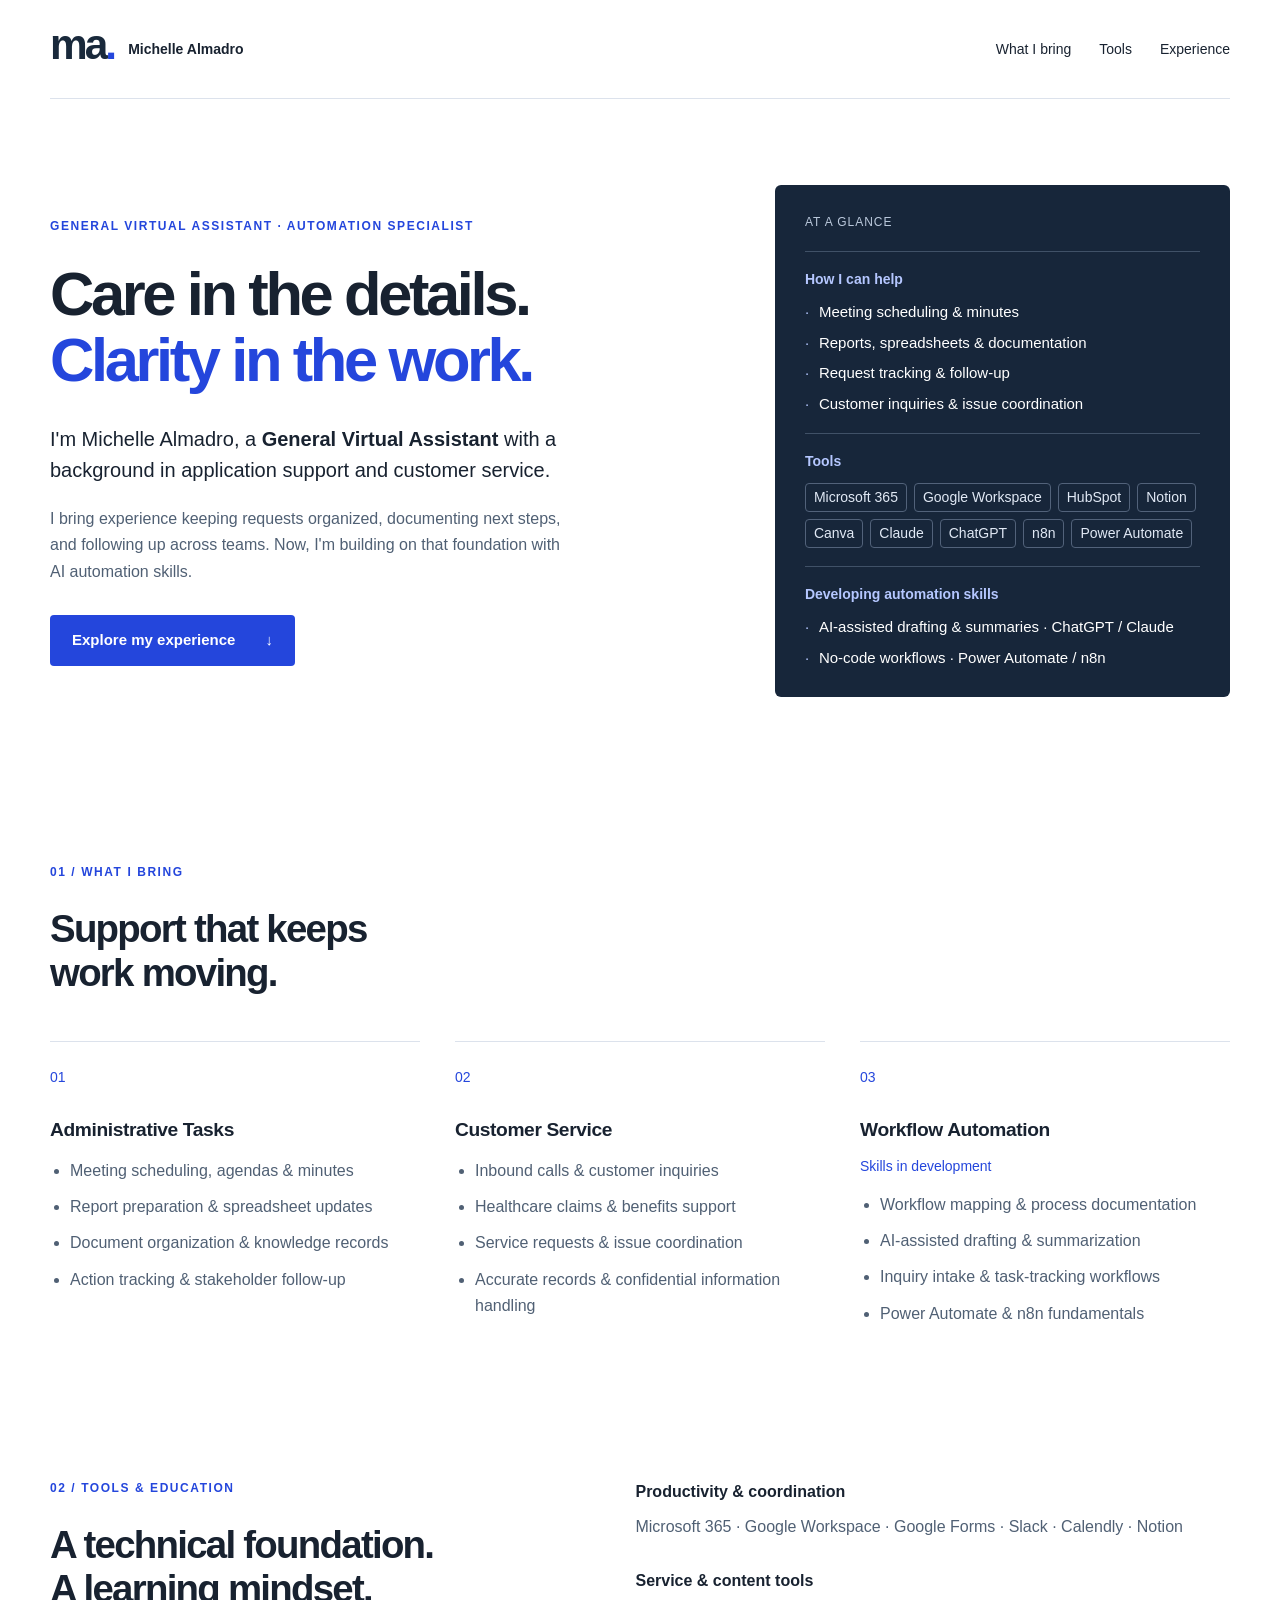
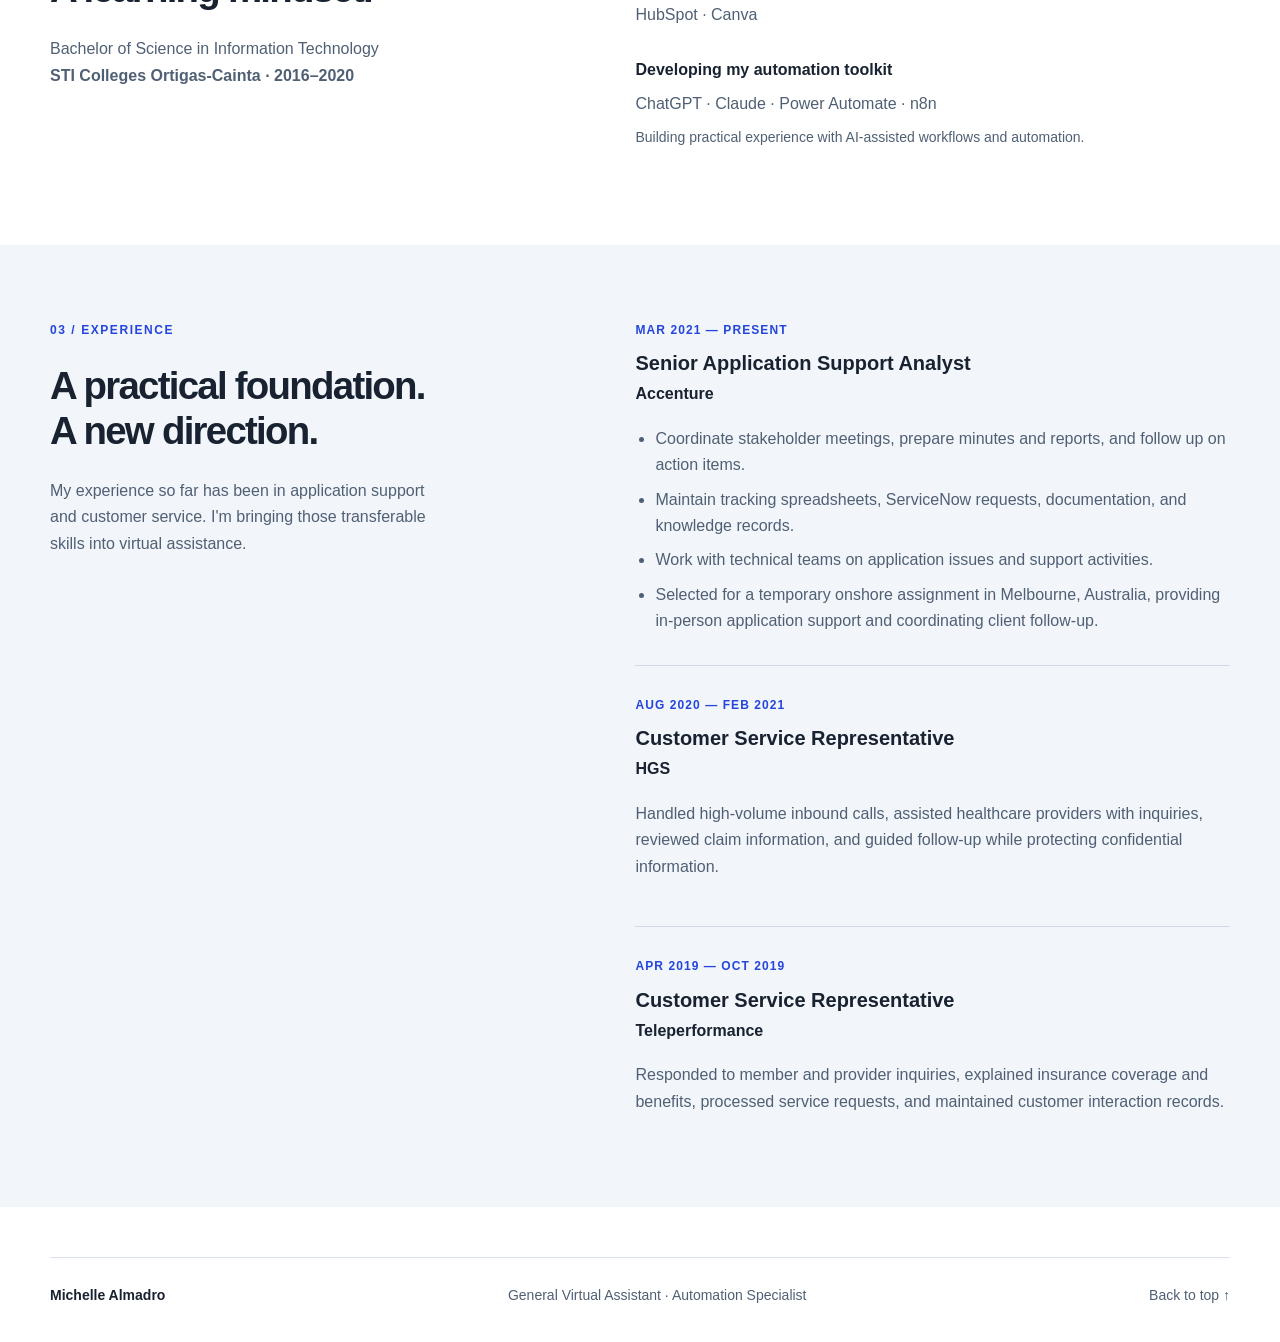
==== index.html @ 599267f0 "Upload html and css files for VA protfolio" ====
<!doctype html>
<html lang="en">
<head>
<meta charset="utf-8"><meta name="viewport" content="width=device-width,initial-scale=1">
<title>Michelle Almadro | General Virtual Assistant & Automation Specialist</title>
<meta name="description" content="Meet Michelle Almadro: a General Virtual Assistant with experience in application support, client communication, and administrative coordination, developing skills in AI automation.">
<link rel="icon" type="image/svg+xml" href="data:image/svg+xml,%3Csvg xmlns='http://www.w3.org/2000/svg' viewBox='0 0 64 64'%3E%3Crect width='64' height='64' rx='14' fill='%231d42db'/%3E%3Ctext x='32' y='43' font-family='Arial' font-size='33' font-weight='700' text-anchor='middle' fill='white'%3EM%3C/text%3E%3C/svg%3E">
<link rel="stylesheet" href="styles.css">
</head>
<body>
<a class="skip" href="#main">Skip to content</a>
<header class="header wrap"><a class="brand" href="#" aria-label="Michelle Almadro, home"><span class="brand-mark" aria-hidden="true">ma<span>.</span></span><span class="brand-name">Michelle Almadro</span></a><nav aria-label="Main navigation"><a href="#strengths">What I bring</a><a href="#tools">Tools</a><a href="#experience">Experience</a></nav></header>
<main id="main">
<section class="hero wrap" aria-labelledby="intro">
<div class="hero-copy"><p class="eyebrow">GENERAL VIRTUAL ASSISTANT · AUTOMATION SPECIALIST</p><h1 id="intro">Care in the details.<br><span>Clarity in the work.</span></h1><p class="intro">I'm Michelle Almadro, a <strong>General Virtual Assistant</strong> with a background in application support and customer service.</p><p class="hero-note">I bring experience keeping requests organized, documenting next steps, and following up across teams. Now, I'm building on that foundation with AI automation skills.</p><a class="button" href="#experience">Explore my experience <span aria-hidden="true">↓</span></a></div>
<aside class="profile snapshot" aria-labelledby="snapshot-title">
<div class="profile-top"><span>AT A GLANCE</span></div>
<div class="snapshot-group"><h3>How I can help</h3><ul class="snapshot-tasks"><li>Meeting scheduling & minutes</li><li>Reports, spreadsheets & documentation</li><li>Request tracking & follow-up</li><li>Customer inquiries & issue coordination</li></ul></div>
<div class="snapshot-group"><h3>Tools</h3><ul class="tool-tags" aria-label="Tools"><li>Microsoft 365</li><li>Google Workspace</li><li>HubSpot</li><li>Notion</li><li>Canva</li><li>Claude</li><li>ChatGPT</li><li>n8n</li><li>Power Automate</li></ul></div>
<div class="snapshot-group"><h3>Developing automation skills</h3><ul class="snapshot-tasks"><li>AI-assisted drafting & summaries · ChatGPT / Claude</li><li>No-code workflows · Power Automate / n8n</li></ul></div>
</aside>
</section>
<section id="strengths" class="section wrap"><div class="section-heading"><p class="eyebrow">01 / WHAT I BRING</p><h2>Support that keeps<br>work moving.</h2></div><div class="skills-grid"><article class="skill"><span class="number">01</span><h3>Administrative Tasks</h3><ul><li>Meeting scheduling, agendas & minutes</li><li>Report preparation & spreadsheet updates</li><li>Document organization & knowledge records</li><li>Action tracking & stakeholder follow-up</li></ul></article><article class="skill"><span class="number">02</span><h3>Customer Service</h3><ul><li>Inbound calls & customer inquiries</li><li>Healthcare claims & benefits support</li><li>Service requests & issue coordination</li><li>Accurate records & confidential information handling</li></ul></article><article class="skill"><span class="number">03</span><h3>Workflow Automation</h3><div class="skill-status">Skills in development</div><ul><li>Workflow mapping & process documentation</li><li>AI-assisted drafting & summarization</li><li>Inquiry intake & task-tracking workflows</li><li>Power Automate & n8n fundamentals</li></ul></article></div></section>
<section id="tools" class="section wrap tools-section"><div><p class="eyebrow">02 / TOOLS & EDUCATION</p><h2>A technical foundation.<br>A learning mindset.</h2><p class="section-note">Bachelor of Science in Information Technology<br><strong>STI Colleges Ortigas-Cainta · 2016–2020</strong></p></div><div class="tool-groups"><div><h3>Productivity & coordination</h3><p>Microsoft 365 · Google Workspace · Google Forms · Slack · Calendly · Notion</p></div><div><h3>Service & content tools</h3><p>HubSpot · Canva</p></div><div><h3>Developing my automation toolkit</h3><p>ChatGPT · Claude · Power Automate · n8n</p><p class="tool-note">Building practical experience with AI-assisted workflows and automation.</p></div></div></section>
<section id="experience" class="experience section"><div class="wrap experience-layout"><div class="section-heading"><p class="eyebrow">03 / EXPERIENCE</p><h2>A practical foundation.<br>A new direction.</h2><p class="section-note">My experience so far has been in application support and customer service. I'm bringing those transferable skills into virtual assistance.</p></div><div class="timeline"><article class="job"><p class="job-date">MAR 2021 — PRESENT</p><h3>Senior Application Support Analyst</h3><p class="company">Accenture</p><ul><li>Coordinate stakeholder meetings, prepare minutes and reports, and follow up on action items.</li><li>Maintain tracking spreadsheets, ServiceNow requests, documentation, and knowledge records.</li><li>Work with technical teams on application issues and support activities.</li><li>Selected for a temporary onshore assignment in Melbourne, Australia, providing in-person application support and coordinating client follow-up.</li></ul></article><article class="job"><p class="job-date">AUG 2020 — FEB 2021</p><h3>Customer Service Representative</h3><p class="company">HGS</p><p>Handled high-volume inbound calls, assisted healthcare providers with inquiries, reviewed claim information, and guided follow-up while protecting confidential information.</p></article><article class="job"><p class="job-date">APR 2019 — OCT 2019</p><h3>Customer Service Representative</h3><p class="company">Teleperformance</p><p>Responded to member and provider inquiries, explained insurance coverage and benefits, processed service requests, and maintained customer interaction records.</p></article></div></div></section>
</main><footer class="wrap footer"><span class="footer-name">Michelle Almadro</span><span>General Virtual Assistant · Automation Specialist</span><a href="#">Back to top ↑</a></footer>
</body></html>
---- styles.css ----
@charset "UTF-8";
:root{color-scheme:light;--ink:#182230;--muted:#506074;--blue:#2446dc;--line:#dce2ec;--paper:#fff;--pale:#f2f5fa}*{box-sizing:border-box}html{scroll-behavior:smooth;scroll-padding-top:2rem}body{margin:0;background:var(--paper);color:var(--ink);font-family:Arial,Helvetica,sans-serif;font-size:1rem;line-height:1.65}a{color:inherit}a:focus-visible{outline:3px solid #ec9400;outline-offset:6px}.wrap{width:min(1180px,calc(100% - 80px));margin-inline:auto}.header{display:flex;align-items:center;justify-content:space-between;padding-block:28px;border-bottom:1px solid var(--line);gap:24px}.brand{text-decoration:none;font-size:1.6rem;letter-spacing:-.08em;font-weight:800;display:flex;align-items:center;gap:18px}.brand span{font-size:.875rem;font-weight:600;letter-spacing:0}.header nav{display:flex;gap:28px;font-size:.875rem}.header nav a{text-decoration:none}.header nav a:hover,.footer a:hover{color:var(--blue)}.hero{display:grid;grid-template-columns:1.45fr 1fr;gap:65px;padding-block:86px 90px;align-items:center}.eyebrow{font-size:.75rem;font-weight:700;letter-spacing:.13em;color:var(--blue);margin:0 0 24px}h1,h2,h3,p{margin-top:0}h1{font-size:clamp(2.8rem,4.8vw,4.45rem);letter-spacing:-.055em;line-height:1.08;margin-bottom:30px;font-weight:700}h1 span{color:var(--blue)}.intro{font-size:1.25rem;line-height:1.55;max-width:550px}.intro strong{font-weight:600}.hero-note{color:var(--muted);max-width:520px;margin-bottom:30px}.button{display:inline-flex;align-items:center;gap:30px;background:var(--blue);color:white;padding:13px 22px;text-decoration:none;font-weight:600;font-size:.9375rem;border-radius:4px}.button:hover{background:#1835bb}.profile{background:#17263a;color:white;padding:28px 30px;border-radius:6px;position:relative}.profile-top{display:flex;justify-content:space-between;font-size:.75rem;letter-spacing:.08em;color:#bbc9dc;gap:12px}.monogram{font-size:7rem;line-height:1.15;font-weight:700;letter-spacing:-.07em;color:#b5c7ff;margin-top:30px}.monogram span{color:#8aabff}.profile-name{font-size:2.2rem;line-height:1.08;letter-spacing:-.035em;margin-block:14px 30px}.profile-row{border-top:1px solid #405167;display:flex;justify-content:space-between;gap:20px;padding-block:15px;font-size:.875rem}.profile-row>span{color:#bbc9dc}.profile-row strong{font-weight:400;text-align:right}.profile-caption{font-size:.875rem;color:#bbc9dc;margin:15px 0 0}.section{padding-block:76px}.section-heading h2,h2{font-size:clamp(2rem,3vw,2.7rem);letter-spacing:-.045em;line-height:1.15;margin-bottom:25px}.skills-grid{display:grid;grid-template-columns:repeat(3,1fr);gap:35px;margin-top:45px}.skill{border-top:1px solid var(--line);padding-top:24px}.number{font-size:.875rem;color:var(--blue);display:block;margin-bottom:28px}.skill h3{font-size:1.2rem;line-height:1.4;margin-bottom:14px;letter-spacing:-.02em}.skill p,.job p,.job li{color:var(--muted)}.experience{background:var(--pale);margin-top:12px}.experience-layout{display:grid;grid-template-columns:1fr 1.2fr;gap:90px}.section-note{color:var(--muted);max-width:380px}.job{padding:0 0 30px;margin-bottom:30px;border-bottom:1px solid #d1d9e6}.job:last-child{border:0;padding:0;margin:0}.job .job-date{font-size:.75rem;color:var(--blue);font-weight:700;letter-spacing:.09em;margin-bottom:10px}.job h3{font-size:1.25rem;margin:0 0 4px;line-height:1.35}.job .company{color:var(--ink);font-weight:600;margin-bottom:18px}.job ul{padding-left:20px;margin-bottom:0}.job li+li{margin-top:8px}.tools-section{display:grid;grid-template-columns:1fr 1.2fr;gap:90px}.tool-groups>div+div{margin-top:28px}.tool-groups h3{font-size:1rem;margin-bottom:8px}.tool-groups p{color:var(--muted);margin-bottom:8px}.tool-groups .tool-note{font-size:.875rem}.learning{background:#eaf0ff;border-left:4px solid var(--blue);padding:45px;display:grid;grid-template-columns:1fr 1.2fr;gap:70px;margin-block:12px 70px;border-radius:4px}.learning p{color:#394b67}.learning .eyebrow{color:var(--blue)}.learning-label{border-top:1px solid #bcc9e6;padding-top:18px;font-size:.875rem;color:#233c85;font-weight:600}.footer{border-top:1px solid var(--line);padding-block:26px 35px;display:flex;gap:24px;justify-content:space-between;align-items:center;font-size:.875rem;color:var(--muted)}.footer-name{font-weight:700;color:var(--ink)}.footer a{white-space:nowrap;text-decoration:none}.skip{position:absolute;left:16px;top:-100px;background:white;padding:10px;z-index:10}.skip:focus{top:12px}@media(max-width:900px){.wrap{width:calc(100% - 48px)}.hero{gap:32px;padding-block:60px}.profile{padding:25px}.experience-layout,.tools-section{gap:42px}.learning{gap:35px;padding:32px}.footer{flex-wrap:wrap}.skills-grid{gap:24px}}@media(max-width:650px){.wrap{width:calc(100% - 36px)}.header{align-items:flex-start;flex-direction:column;gap:15px;padding-block:20px}.header nav{gap:23px;flex-wrap:wrap}.hero{grid-template-columns:1fr;padding-block:45px;gap:35px}h1{font-size:2.9rem}.hero .eyebrow{font-size:.75rem;letter-spacing:.08em}.profile{max-width:none}.monogram{margin-top:15px;font-size:5rem}.profile-name{font-size:1.8rem}.skills-grid,.experience-layout,.tools-section,.learning{grid-template-columns:1fr}.section{padding-block:48px}.skills-grid{margin-top:25px;gap:20px}.number{margin-bottom:12px}.experience-layout,.tools-section{gap:24px}.learning{padding:28px 22px;gap:10px;margin-bottom:45px}.footer{gap:10px;flex-direction:column;align-items:flex-start}.intro{font-size:1.125rem}}@media(prefers-reduced-motion:reduce){html{scroll-behavior:auto}}

/* Compact wordmark matches the supplied navy and periwinkle reference. */
.brand{gap:14px;letter-spacing:0}.brand .brand-mark{display:inline-flex;align-items:baseline;transform:translateY(-.1em);background:transparent;color:#19293b;font-family:Arial,Helvetica,sans-serif;font-size:2.65rem;font-weight:700;line-height:1;letter-spacing:-.07em;padding:0;border-radius:0}.brand .brand-mark span{font-size:inherit;font-weight:inherit;line-height:inherit;letter-spacing:inherit;color:#2446dc}.brand .brand-name{font-size:.875rem;font-weight:600;letter-spacing:0}.experience{margin-bottom:50px}

.snapshot{padding:28px 30px}.snapshot h2{font-size:1.8rem;line-height:1.15;letter-spacing:-.03em;margin:18px 0 24px;color:#fff}.snapshot-group{border-top:1px solid #405167;padding-top:16px;margin-top:18px}.snapshot-group h3{font-size:.875rem;font-weight:600;color:#b5c7ff;margin:0 0 10px}.snapshot-group ul{margin:0;padding:0;list-style:none}.snapshot-group li{font-size:.9375rem;line-height:1.5}.snapshot-group li+li{margin-top:8px}.snapshot-group li strong{font-weight:600;display:block}.snapshot-group li span{display:block;color:#cfdaea;font-size:.875rem}.snapshot-tasks li{padding-left:14px;position:relative}.snapshot-tasks li:before{content:'·';position:absolute;left:0;color:#b5c7ff}.snapshot-group .tool-tags{display:flex;flex-wrap:wrap;gap:7px}.snapshot-group .tool-tags li{margin:0;border:1px solid #52627a;border-radius:4px;padding:3px 8px;color:#e1e9f5;font-size:.875rem}.skill ul{padding-left:20px;color:var(--muted);margin:0}.skill li+li{margin-top:10px}.skill-status{font-size:.875rem;color:var(--blue);margin:-3px 0 14px}@media(max-width:650px){.snapshot{padding:25px}.snapshot h2{font-size:1.7rem}}
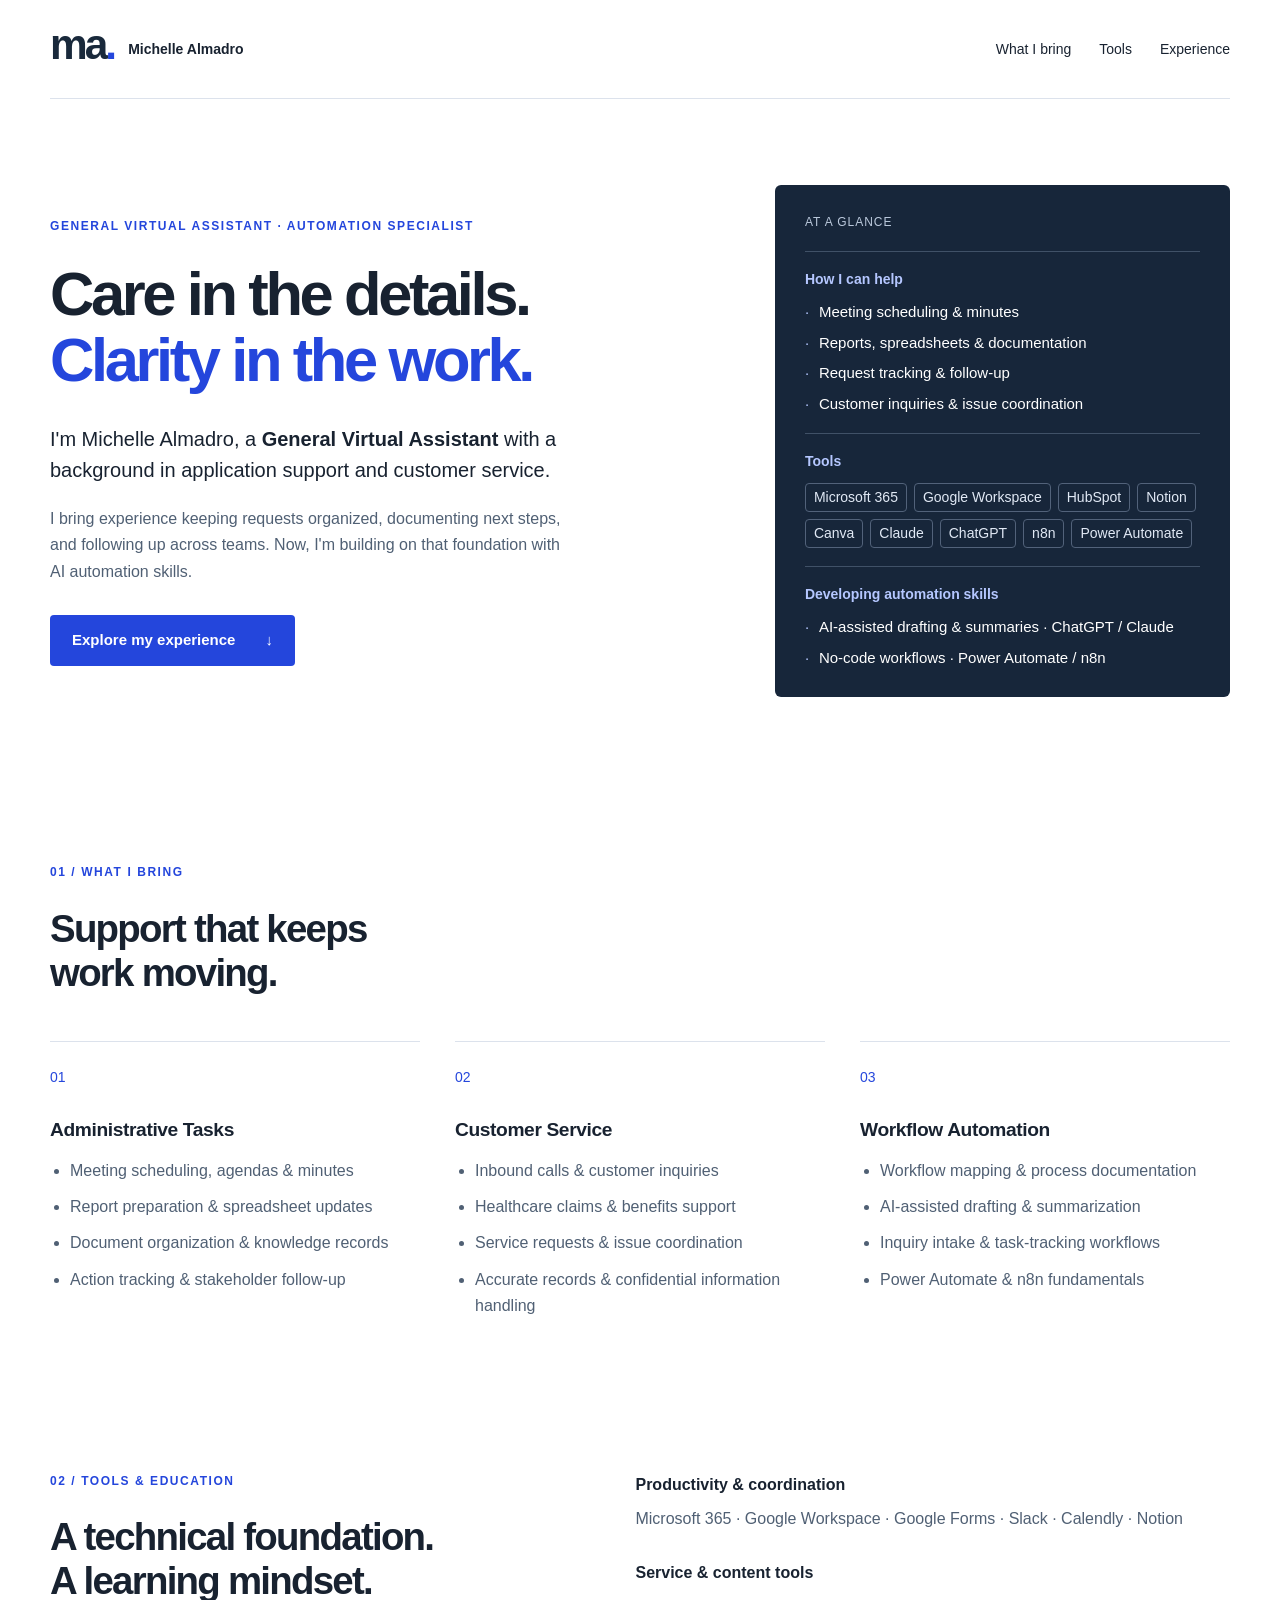
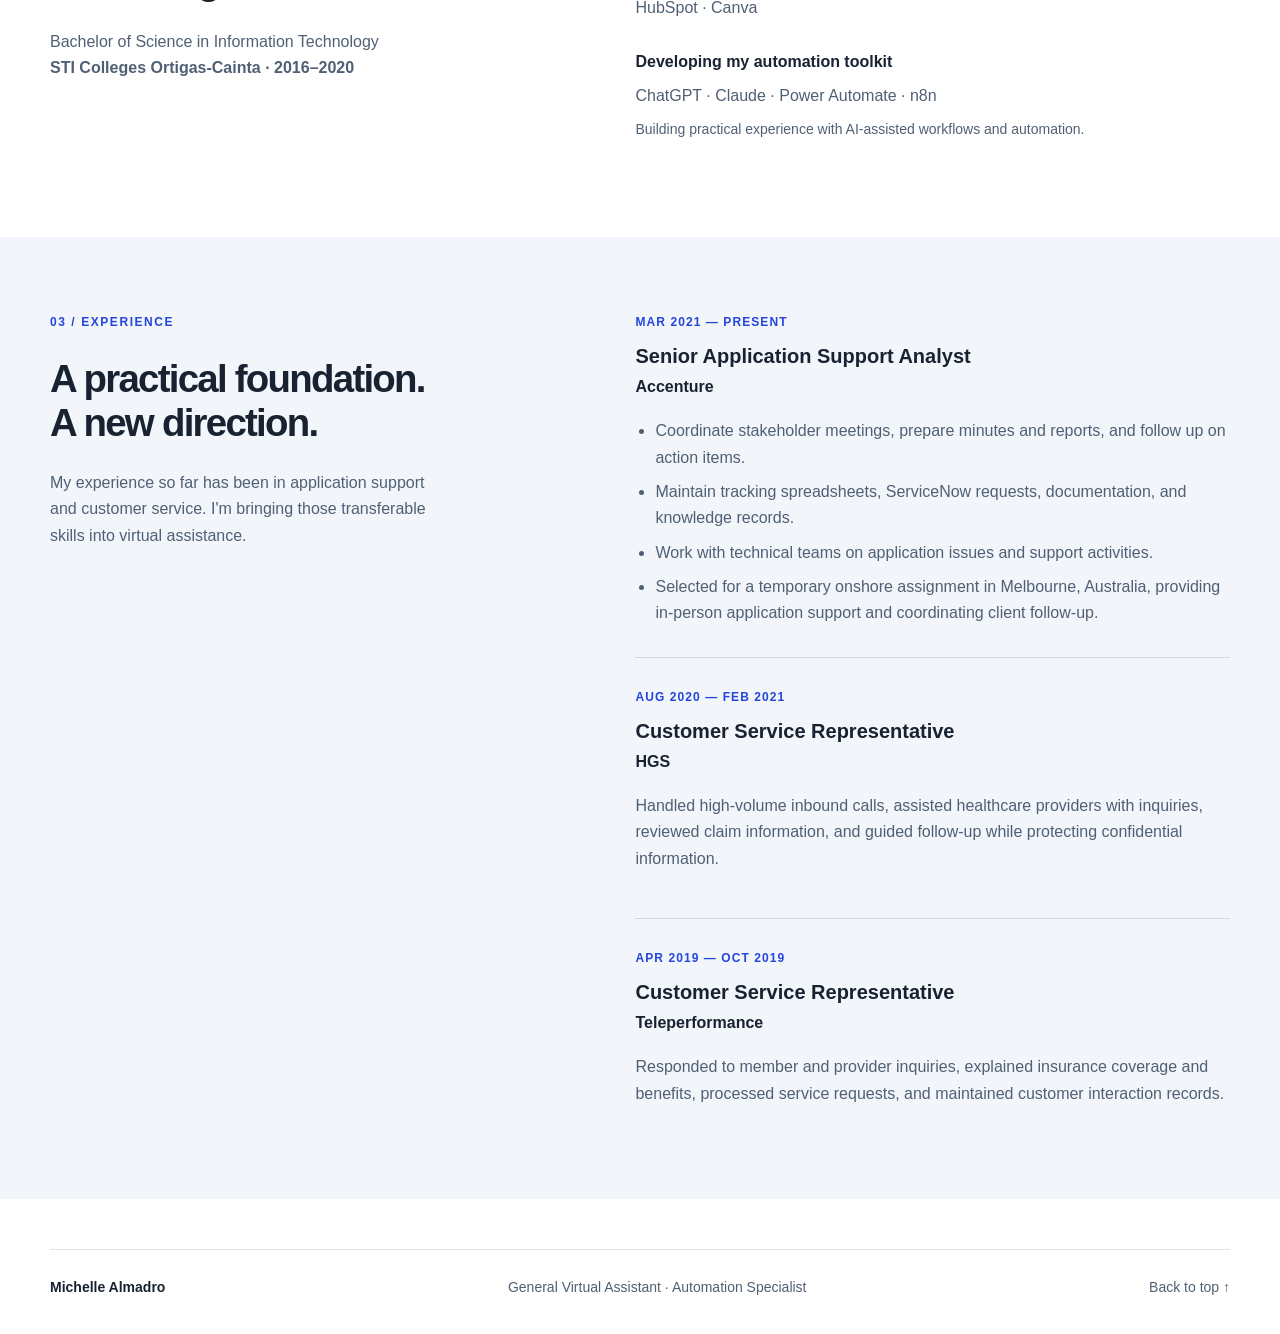
==== commit 73d3de08: "Remove "Skills in development" from What I bring section" ====
--- a/index.html
+++ b/index.html
@@ -20,7 +20,7 @@
 <div class="snapshot-group"><h3>Developing automation skills</h3><ul class="snapshot-tasks"><li>AI-assisted drafting & summaries · ChatGPT / Claude</li><li>No-code workflows · Power Automate / n8n</li></ul></div>
 </aside>
 </section>
-<section id="strengths" class="section wrap"><div class="section-heading"><p class="eyebrow">01 / WHAT I BRING</p><h2>Support that keeps<br>work moving.</h2></div><div class="skills-grid"><article class="skill"><span class="number">01</span><h3>Administrative Tasks</h3><ul><li>Meeting scheduling, agendas & minutes</li><li>Report preparation & spreadsheet updates</li><li>Document organization & knowledge records</li><li>Action tracking & stakeholder follow-up</li></ul></article><article class="skill"><span class="number">02</span><h3>Customer Service</h3><ul><li>Inbound calls & customer inquiries</li><li>Healthcare claims & benefits support</li><li>Service requests & issue coordination</li><li>Accurate records & confidential information handling</li></ul></article><article class="skill"><span class="number">03</span><h3>Workflow Automation</h3><div class="skill-status">Skills in development</div><ul><li>Workflow mapping & process documentation</li><li>AI-assisted drafting & summarization</li><li>Inquiry intake & task-tracking workflows</li><li>Power Automate & n8n fundamentals</li></ul></article></div></section>
+<section id="strengths" class="section wrap"><div class="section-heading"><p class="eyebrow">01 / WHAT I BRING</p><h2>Support that keeps<br>work moving.</h2></div><div class="skills-grid"><article class="skill"><span class="number">01</span><h3>Administrative Tasks</h3><ul><li>Meeting scheduling, agendas & minutes</li><li>Report preparation & spreadsheet updates</li><li>Document organization & knowledge records</li><li>Action tracking & stakeholder follow-up</li></ul></article><article class="skill"><span class="number">02</span><h3>Customer Service</h3><ul><li>Inbound calls & customer inquiries</li><li>Healthcare claims & benefits support</li><li>Service requests & issue coordination</li><li>Accurate records & confidential information handling</li></ul></article><article class="skill"><span class="number">03</span><h3>Workflow Automation</h3><ul><li>Workflow mapping & process documentation</li><li>AI-assisted drafting & summarization</li><li>Inquiry intake & task-tracking workflows</li><li>Power Automate & n8n fundamentals</li></ul></article></div></section>
 <section id="tools" class="section wrap tools-section"><div><p class="eyebrow">02 / TOOLS & EDUCATION</p><h2>A technical foundation.<br>A learning mindset.</h2><p class="section-note">Bachelor of Science in Information Technology<br><strong>STI Colleges Ortigas-Cainta · 2016–2020</strong></p></div><div class="tool-groups"><div><h3>Productivity & coordination</h3><p>Microsoft 365 · Google Workspace · Google Forms · Slack · Calendly · Notion</p></div><div><h3>Service & content tools</h3><p>HubSpot · Canva</p></div><div><h3>Developing my automation toolkit</h3><p>ChatGPT · Claude · Power Automate · n8n</p><p class="tool-note">Building practical experience with AI-assisted workflows and automation.</p></div></div></section>
 <section id="experience" class="experience section"><div class="wrap experience-layout"><div class="section-heading"><p class="eyebrow">03 / EXPERIENCE</p><h2>A practical foundation.<br>A new direction.</h2><p class="section-note">My experience so far has been in application support and customer service. I'm bringing those transferable skills into virtual assistance.</p></div><div class="timeline"><article class="job"><p class="job-date">MAR 2021 — PRESENT</p><h3>Senior Application Support Analyst</h3><p class="company">Accenture</p><ul><li>Coordinate stakeholder meetings, prepare minutes and reports, and follow up on action items.</li><li>Maintain tracking spreadsheets, ServiceNow requests, documentation, and knowledge records.</li><li>Work with technical teams on application issues and support activities.</li><li>Selected for a temporary onshore assignment in Melbourne, Australia, providing in-person application support and coordinating client follow-up.</li></ul></article><article class="job"><p class="job-date">AUG 2020 — FEB 2021</p><h3>Customer Service Representative</h3><p class="company">HGS</p><p>Handled high-volume inbound calls, assisted healthcare providers with inquiries, reviewed claim information, and guided follow-up while protecting confidential information.</p></article><article class="job"><p class="job-date">APR 2019 — OCT 2019</p><h3>Customer Service Representative</h3><p class="company">Teleperformance</p><p>Responded to member and provider inquiries, explained insurance coverage and benefits, processed service requests, and maintained customer interaction records.</p></article></div></div></section>
 </main><footer class="wrap footer"><span class="footer-name">Michelle Almadro</span><span>General Virtual Assistant · Automation Specialist</span><a href="#">Back to top ↑</a></footer>
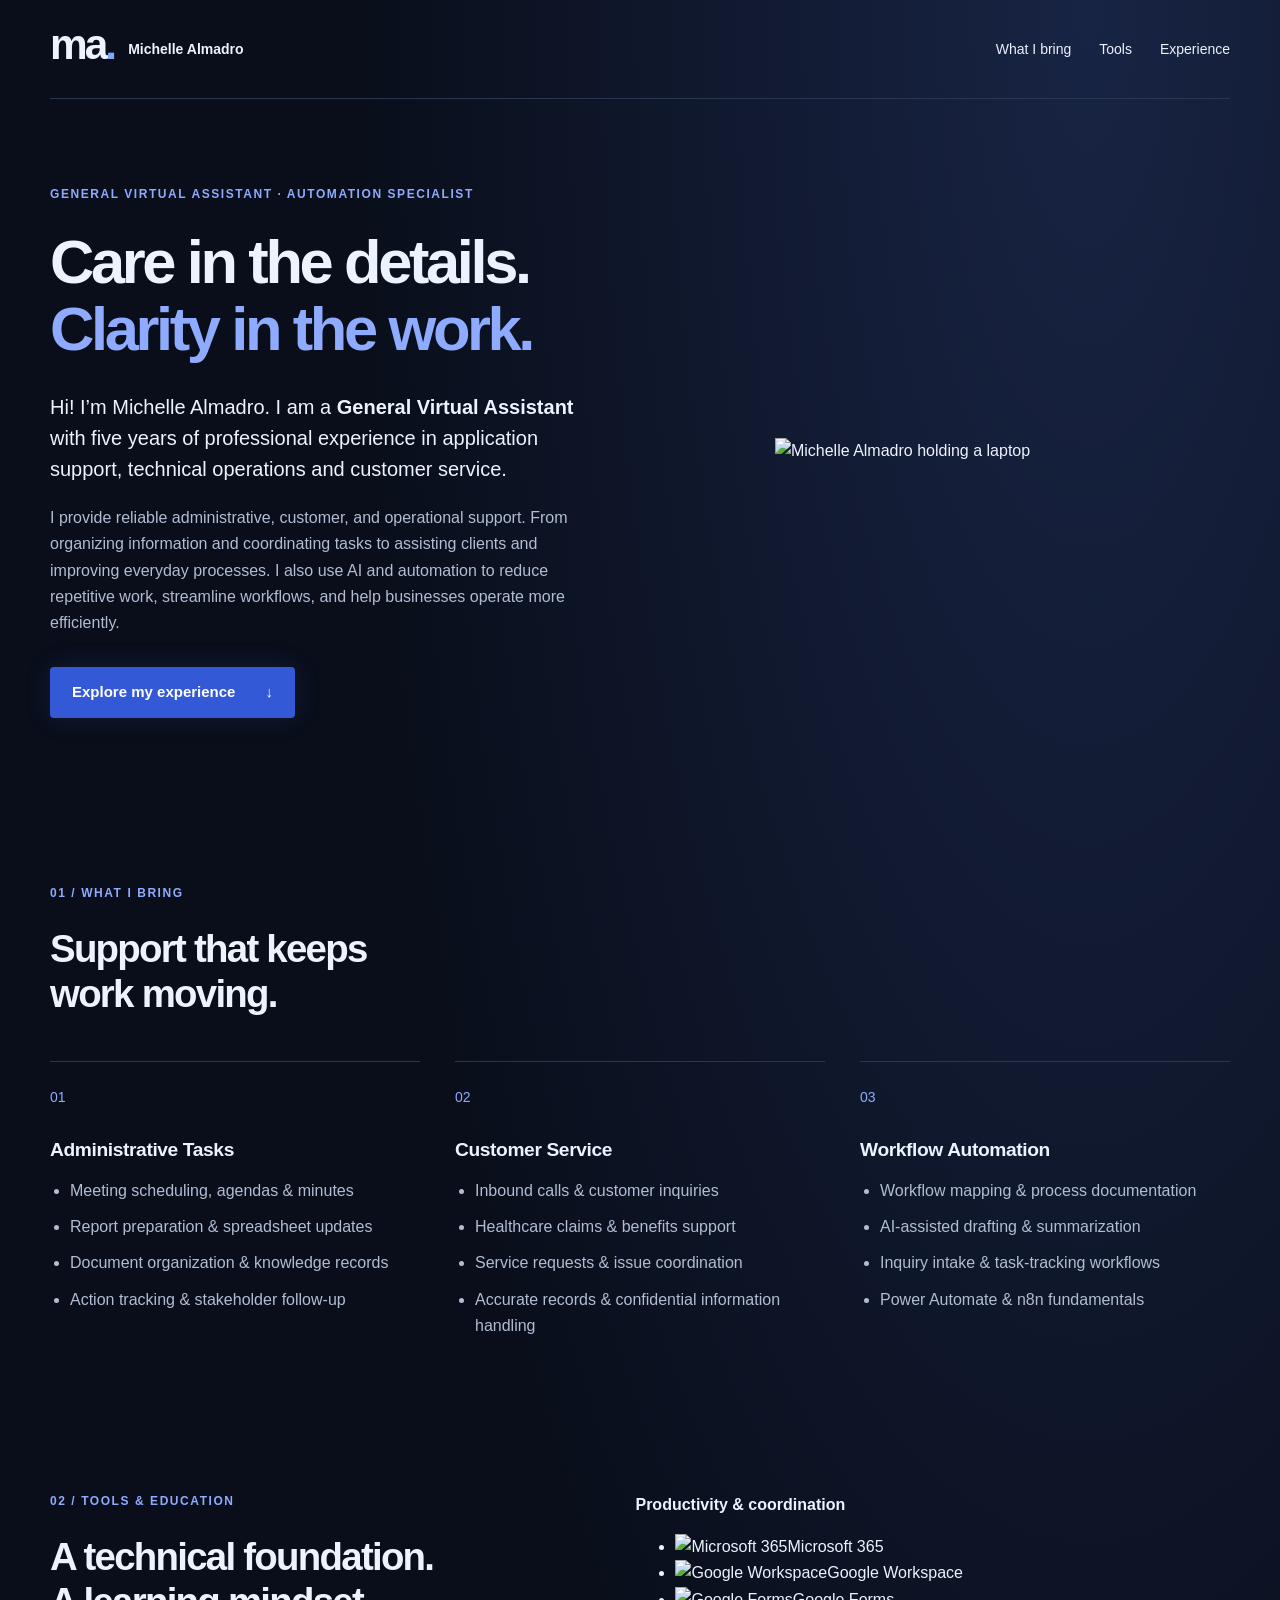
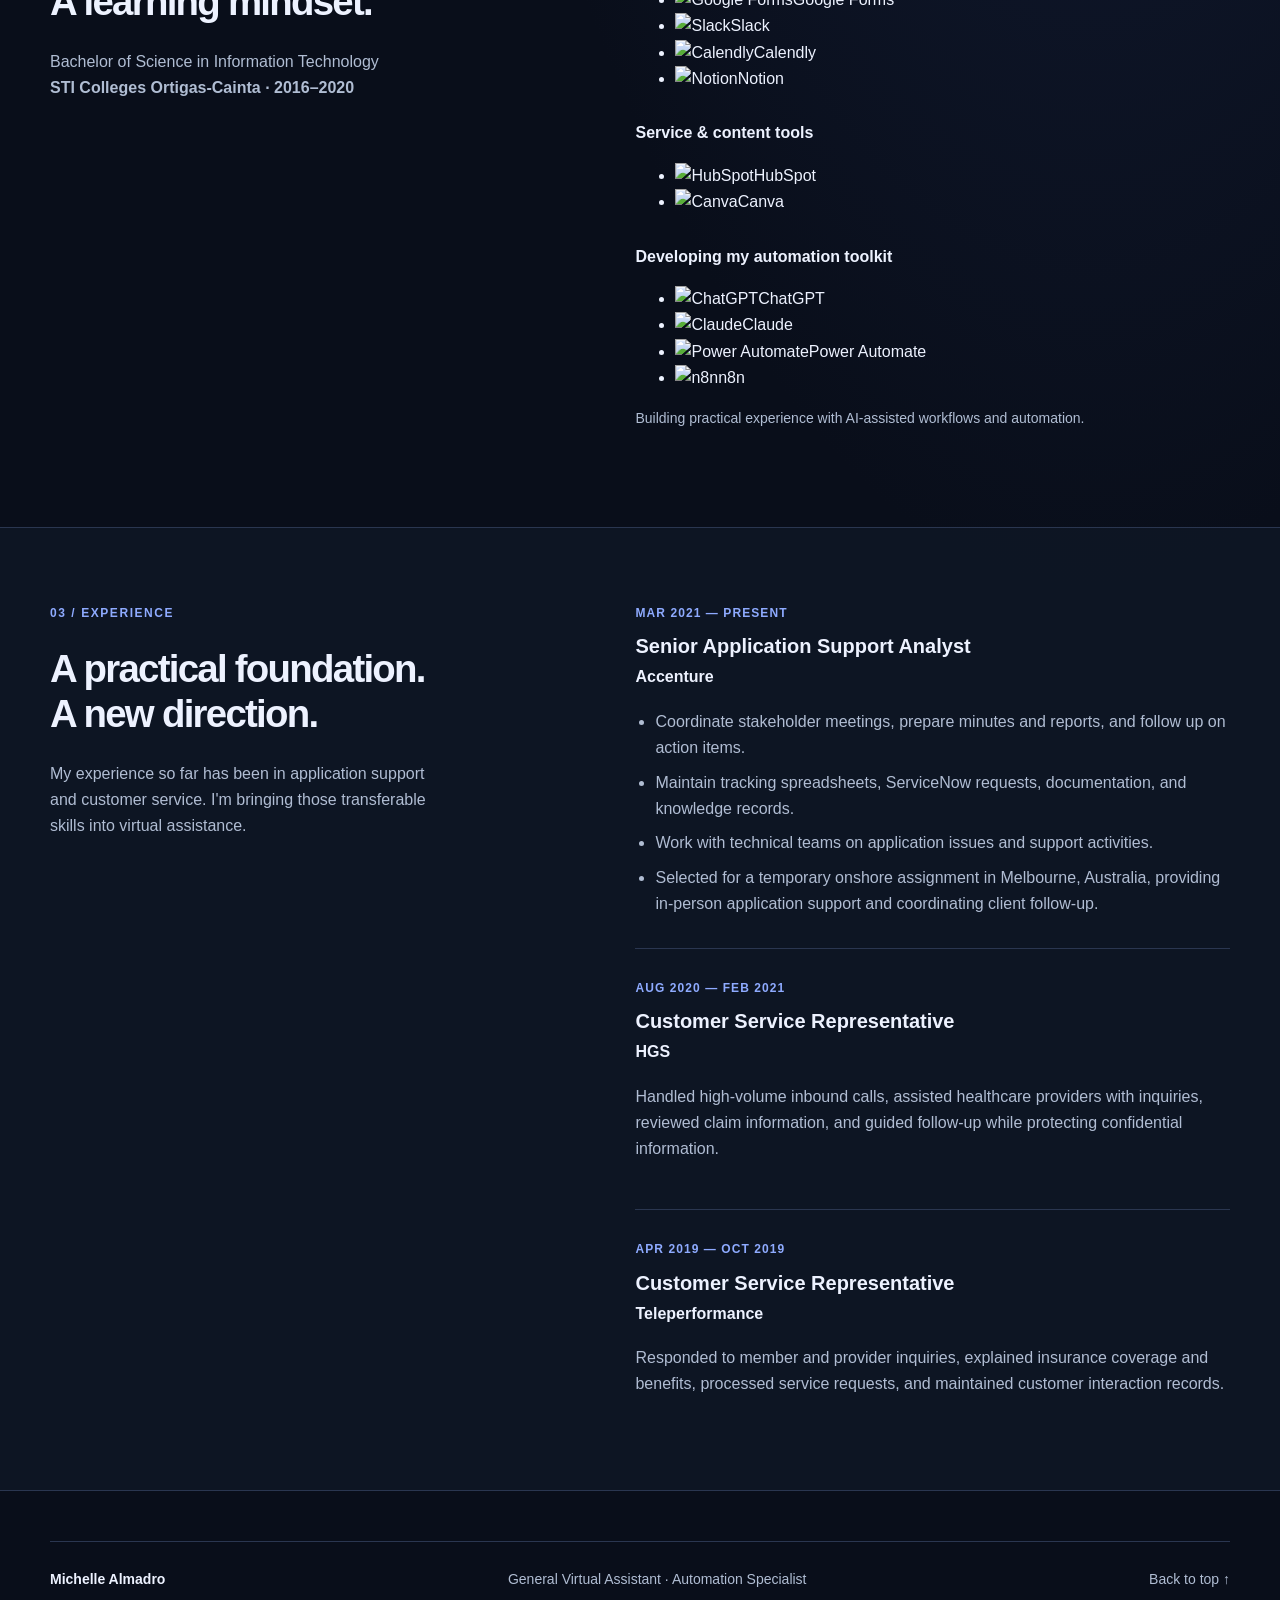
==== commit c21b3d9d: "Refactor index.html for clarity and updates" ====
--- a/index.html
+++ b/index.html
@@ -12,16 +12,12 @@
 <header class="header wrap"><a class="brand" href="#" aria-label="Michelle Almadro, home"><span class="brand-mark" aria-hidden="true">ma<span>.</span></span><span class="brand-name">Michelle Almadro</span></a><nav aria-label="Main navigation"><a href="#strengths">What I bring</a><a href="#tools">Tools</a><a href="#experience">Experience</a></nav></header>
 <main id="main">
 <section class="hero wrap" aria-labelledby="intro">
-<div class="hero-copy"><p class="eyebrow">GENERAL VIRTUAL ASSISTANT · AUTOMATION SPECIALIST</p><h1 id="intro">Care in the details.<br><span>Clarity in the work.</span></h1><p class="intro">I'm Michelle Almadro, a <strong>General Virtual Assistant</strong> with a background in application support and customer service.</p><p class="hero-note">I bring experience keeping requests organized, documenting next steps, and following up across teams. Now, I'm building on that foundation with AI automation skills.</p><a class="button" href="#experience">Explore my experience <span aria-hidden="true">↓</span></a></div>
-<aside class="profile snapshot" aria-labelledby="snapshot-title">
-<div class="profile-top"><span>AT A GLANCE</span></div>
-<div class="snapshot-group"><h3>How I can help</h3><ul class="snapshot-tasks"><li>Meeting scheduling & minutes</li><li>Reports, spreadsheets & documentation</li><li>Request tracking & follow-up</li><li>Customer inquiries & issue coordination</li></ul></div>
-<div class="snapshot-group"><h3>Tools</h3><ul class="tool-tags" aria-label="Tools"><li>Microsoft 365</li><li>Google Workspace</li><li>HubSpot</li><li>Notion</li><li>Canva</li><li>Claude</li><li>ChatGPT</li><li>n8n</li><li>Power Automate</li></ul></div>
-<div class="snapshot-group"><h3>Developing automation skills</h3><ul class="snapshot-tasks"><li>AI-assisted drafting & summaries · ChatGPT / Claude</li><li>No-code workflows · Power Automate / n8n</li></ul></div>
-</aside>
+<div class="hero-copy"><p class="eyebrow">GENERAL VIRTUAL ASSISTANT · AUTOMATION SPECIALIST</p><h1 id="intro">Care in the details.<br><span>Clarity in the work.</span></h1><p class="intro">Hi! I’m Michelle Almadro. I am a <strong>General Virtual Assistant</strong> with five years of professional experience in application support, technical operations and customer service.</p><p class="hero-note">I provide reliable administrative, customer, and operational support. From organizing information and coordinating tasks to assisting clients and improving everyday processes. I also use AI and automation to reduce repetitive work, streamline workflows, and help businesses operate more efficiently.</p><a class="button" href="#experience">Explore my experience <span aria-hidden="true">↓</span></a></div>
+<div class="portrait"><img src="assets/michelle.png" alt="Michelle Almadro holding a laptop" width="1080" height="1448" fetchpriority="high"></div>
 </section>
 <section id="strengths" class="section wrap"><div class="section-heading"><p class="eyebrow">01 / WHAT I BRING</p><h2>Support that keeps<br>work moving.</h2></div><div class="skills-grid"><article class="skill"><span class="number">01</span><h3>Administrative Tasks</h3><ul><li>Meeting scheduling, agendas & minutes</li><li>Report preparation & spreadsheet updates</li><li>Document organization & knowledge records</li><li>Action tracking & stakeholder follow-up</li></ul></article><article class="skill"><span class="number">02</span><h3>Customer Service</h3><ul><li>Inbound calls & customer inquiries</li><li>Healthcare claims & benefits support</li><li>Service requests & issue coordination</li><li>Accurate records & confidential information handling</li></ul></article><article class="skill"><span class="number">03</span><h3>Workflow Automation</h3><ul><li>Workflow mapping & process documentation</li><li>AI-assisted drafting & summarization</li><li>Inquiry intake & task-tracking workflows</li><li>Power Automate & n8n fundamentals</li></ul></article></div></section>
-<section id="tools" class="section wrap tools-section"><div><p class="eyebrow">02 / TOOLS & EDUCATION</p><h2>A technical foundation.<br>A learning mindset.</h2><p class="section-note">Bachelor of Science in Information Technology<br><strong>STI Colleges Ortigas-Cainta · 2016–2020</strong></p></div><div class="tool-groups"><div><h3>Productivity & coordination</h3><p>Microsoft 365 · Google Workspace · Google Forms · Slack · Calendly · Notion</p></div><div><h3>Service & content tools</h3><p>HubSpot · Canva</p></div><div><h3>Developing my automation toolkit</h3><p>ChatGPT · Claude · Power Automate · n8n</p><p class="tool-note">Building practical experience with AI-assisted workflows and automation.</p></div></div></section>
+<section id="tools" class="section wrap tools-section"><div><p class="eyebrow">02 / TOOLS & EDUCATION</p><h2>A technical foundation.<br>A learning mindset.</h2><p class="section-note">Bachelor of Science in Information Technology<br><strong>STI Colleges Ortigas-Cainta · 2016–2020</strong></p></div><div class="tool-groups"><div><h3>Productivity & coordination</h3><ul class="logo-grid"><li class="logo-tile" tabindex="0"><img src="assets/microsoft.svg" alt="Microsoft 365" width="44" height="44" loading="lazy"><span class="logo-label" aria-hidden="true">Microsoft 365</span></li><li class="logo-tile" tabindex="0"><img src="assets/google.svg" alt="Google Workspace" width="44" height="44" loading="lazy"><span class="logo-label" aria-hidden="true">Google Workspace</span></li><li class="logo-tile" tabindex="0"><img src="assets/googleforms.svg" alt="Google Forms" width="44" height="44" loading="lazy"><span class="logo-label" aria-hidden="true">Google Forms</span></li><li class="logo-tile" tabindex="0"><img src="assets/slack.svg" alt="Slack" width="44" height="44" loading="lazy"><span class="logo-label" aria-hidden="true">Slack</span></li><li class="logo-tile" tabindex="0"><img src="assets/calendly.svg" alt="Calendly" width="44" height="44" loading="lazy"><span class="logo-label" aria-hidden="true">Calendly</span></li><li class="logo-tile" tabindex="0"><img src="assets/notion.svg" alt="Notion" width="44" height="44" loading="lazy"><span class="logo-label" aria-hidden="true">Notion</span></li></ul></div><div><h3>Service & content tools</h3><ul class="logo-grid"><li class="logo-tile" tabindex="0"><img src="assets/hubspot.svg" alt="HubSpot" width="44" height="44" loading="lazy"><span class="logo-label" aria-hidden="true">HubSpot</span></li><li class="logo-tile" tabindex="0"><img src="assets/canva.svg" alt="Canva" width="44" height="44" loading="lazy"><span class="logo-label" aria-hidden="true">Canva</span></li></ul></div><div><h3>Developing my automation toolkit</h3><ul class="logo-grid"><li class="logo-tile" tabindex="0"><img src="assets/openai.svg" alt="ChatGPT" width="44" height="44" loading="lazy"><span class="logo-label" aria-hidden="true">ChatGPT</span></li><li class="logo-tile" tabindex="0"><img src="assets/claude.svg" alt="Claude" width="44" height="44" loading="lazy"><span class="logo-label" aria-hidden="true">Claude</span></li><li class="logo-tile" tabindex="0"><img src="assets/powerautomate.svg" alt="Power Automate" width="44" height="44" loading="lazy"><span class="logo-label" aria-hidden="true">Power Automate</span></li><li class="logo-tile" tabindex="0"><img src="assets/n8n.svg" alt="n8n" width="44" height="44" loading="lazy"><span class="logo-label" aria-hidden="true">n8n</span></li></ul><p class="tool-note">Building practical experience with AI-assisted workflows and automation.</p></div></div></section>
 <section id="experience" class="experience section"><div class="wrap experience-layout"><div class="section-heading"><p class="eyebrow">03 / EXPERIENCE</p><h2>A practical foundation.<br>A new direction.</h2><p class="section-note">My experience so far has been in application support and customer service. I'm bringing those transferable skills into virtual assistance.</p></div><div class="timeline"><article class="job"><p class="job-date">MAR 2021 — PRESENT</p><h3>Senior Application Support Analyst</h3><p class="company">Accenture</p><ul><li>Coordinate stakeholder meetings, prepare minutes and reports, and follow up on action items.</li><li>Maintain tracking spreadsheets, ServiceNow requests, documentation, and knowledge records.</li><li>Work with technical teams on application issues and support activities.</li><li>Selected for a temporary onshore assignment in Melbourne, Australia, providing in-person application support and coordinating client follow-up.</li></ul></article><article class="job"><p class="job-date">AUG 2020 — FEB 2021</p><h3>Customer Service Representative</h3><p class="company">HGS</p><p>Handled high-volume inbound calls, assisted healthcare providers with inquiries, reviewed claim information, and guided follow-up while protecting confidential information.</p></article><article class="job"><p class="job-date">APR 2019 — OCT 2019</p><h3>Customer Service Representative</h3><p class="company">Teleperformance</p><p>Responded to member and provider inquiries, explained insurance coverage and benefits, processed service requests, and maintained customer interaction records.</p></article></div></div></section>
 </main><footer class="wrap footer"><span class="footer-name">Michelle Almadro</span><span>General Virtual Assistant · Automation Specialist</span><a href="#">Back to top ↑</a></footer>
+<script src="cursor-glow.js" defer></script>
 </body></html>
--- a/styles.css
+++ b/styles.css
@@ -1,7 +1,19 @@
 @charset "UTF-8";
-:root{color-scheme:light;--ink:#182230;--muted:#506074;--blue:#2446dc;--line:#dce2ec;--paper:#fff;--pale:#f2f5fa}*{box-sizing:border-box}html{scroll-behavior:smooth;scroll-padding-top:2rem}body{margin:0;background:var(--paper);color:var(--ink);font-family:Arial,Helvetica,sans-serif;font-size:1rem;line-height:1.65}a{color:inherit}a:focus-visible{outline:3px solid #ec9400;outline-offset:6px}.wrap{width:min(1180px,calc(100% - 80px));margin-inline:auto}.header{display:flex;align-items:center;justify-content:space-between;padding-block:28px;border-bottom:1px solid var(--line);gap:24px}.brand{text-decoration:none;font-size:1.6rem;letter-spacing:-.08em;font-weight:800;display:flex;align-items:center;gap:18px}.brand span{font-size:.875rem;font-weight:600;letter-spacing:0}.header nav{display:flex;gap:28px;font-size:.875rem}.header nav a{text-decoration:none}.header nav a:hover,.footer a:hover{color:var(--blue)}.hero{display:grid;grid-template-columns:1.45fr 1fr;gap:65px;padding-block:86px 90px;align-items:center}.eyebrow{font-size:.75rem;font-weight:700;letter-spacing:.13em;color:var(--blue);margin:0 0 24px}h1,h2,h3,p{margin-top:0}h1{font-size:clamp(2.8rem,4.8vw,4.45rem);letter-spacing:-.055em;line-height:1.08;margin-bottom:30px;font-weight:700}h1 span{color:var(--blue)}.intro{font-size:1.25rem;line-height:1.55;max-width:550px}.intro strong{font-weight:600}.hero-note{color:var(--muted);max-width:520px;margin-bottom:30px}.button{display:inline-flex;align-items:center;gap:30px;background:var(--blue);color:white;padding:13px 22px;text-decoration:none;font-weight:600;font-size:.9375rem;border-radius:4px}.button:hover{background:#1835bb}.profile{background:#17263a;color:white;padding:28px 30px;border-radius:6px;position:relative}.profile-top{display:flex;justify-content:space-between;font-size:.75rem;letter-spacing:.08em;color:#bbc9dc;gap:12px}.monogram{font-size:7rem;line-height:1.15;font-weight:700;letter-spacing:-.07em;color:#b5c7ff;margin-top:30px}.monogram span{color:#8aabff}.profile-name{font-size:2.2rem;line-height:1.08;letter-spacing:-.035em;margin-block:14px 30px}.profile-row{border-top:1px solid #405167;display:flex;justify-content:space-between;gap:20px;padding-block:15px;font-size:.875rem}.profile-row>span{color:#bbc9dc}.profile-row strong{font-weight:400;text-align:right}.profile-caption{font-size:.875rem;color:#bbc9dc;margin:15px 0 0}.section{padding-block:76px}.section-heading h2,h2{font-size:clamp(2rem,3vw,2.7rem);letter-spacing:-.045em;line-height:1.15;margin-bottom:25px}.skills-grid{display:grid;grid-template-columns:repeat(3,1fr);gap:35px;margin-top:45px}.skill{border-top:1px solid var(--line);padding-top:24px}.number{font-size:.875rem;color:var(--blue);display:block;margin-bottom:28px}.skill h3{font-size:1.2rem;line-height:1.4;margin-bottom:14px;letter-spacing:-.02em}.skill p,.job p,.job li{color:var(--muted)}.experience{background:var(--pale);margin-top:12px}.experience-layout{display:grid;grid-template-columns:1fr 1.2fr;gap:90px}.section-note{color:var(--muted);max-width:380px}.job{padding:0 0 30px;margin-bottom:30px;border-bottom:1px solid #d1d9e6}.job:last-child{border:0;padding:0;margin:0}.job .job-date{font-size:.75rem;color:var(--blue);font-weight:700;letter-spacing:.09em;margin-bottom:10px}.job h3{font-size:1.25rem;margin:0 0 4px;line-height:1.35}.job .company{color:var(--ink);font-weight:600;margin-bottom:18px}.job ul{padding-left:20px;margin-bottom:0}.job li+li{margin-top:8px}.tools-section{display:grid;grid-template-columns:1fr 1.2fr;gap:90px}.tool-groups>div+div{margin-top:28px}.tool-groups h3{font-size:1rem;margin-bottom:8px}.tool-groups p{color:var(--muted);margin-bottom:8px}.tool-groups .tool-note{font-size:.875rem}.learning{background:#eaf0ff;border-left:4px solid var(--blue);padding:45px;display:grid;grid-template-columns:1fr 1.2fr;gap:70px;margin-block:12px 70px;border-radius:4px}.learning p{color:#394b67}.learning .eyebrow{color:var(--blue)}.learning-label{border-top:1px solid #bcc9e6;padding-top:18px;font-size:.875rem;color:#233c85;font-weight:600}.footer{border-top:1px solid var(--line);padding-block:26px 35px;display:flex;gap:24px;justify-content:space-between;align-items:center;font-size:.875rem;color:var(--muted)}.footer-name{font-weight:700;color:var(--ink)}.footer a{white-space:nowrap;text-decoration:none}.skip{position:absolute;left:16px;top:-100px;background:white;padding:10px;z-index:10}.skip:focus{top:12px}@media(max-width:900px){.wrap{width:calc(100% - 48px)}.hero{gap:32px;padding-block:60px}.profile{padding:25px}.experience-layout,.tools-section{gap:42px}.learning{gap:35px;padding:32px}.footer{flex-wrap:wrap}.skills-grid{gap:24px}}@media(max-width:650px){.wrap{width:calc(100% - 36px)}.header{align-items:flex-start;flex-direction:column;gap:15px;padding-block:20px}.header nav{gap:23px;flex-wrap:wrap}.hero{grid-template-columns:1fr;padding-block:45px;gap:35px}h1{font-size:2.9rem}.hero .eyebrow{font-size:.75rem;letter-spacing:.08em}.profile{max-width:none}.monogram{margin-top:15px;font-size:5rem}.profile-name{font-size:1.8rem}.skills-grid,.experience-layout,.tools-section,.learning{grid-template-columns:1fr}.section{padding-block:48px}.skills-grid{margin-top:25px;gap:20px}.number{margin-bottom:12px}.experience-layout,.tools-section{gap:24px}.learning{padding:28px 22px;gap:10px;margin-bottom:45px}.footer{gap:10px;flex-direction:column;align-items:flex-start}.intro{font-size:1.125rem}}@media(prefers-reduced-motion:reduce){html{scroll-behavior:auto}}
+:root{color-scheme:dark;--ink:#edf2ff;--muted:#b0bdd3;--blue:#8eabff;--line:#2a3650;--paper:#090e1a;--pale:#101827}*{box-sizing:border-box}html{scroll-behavior:smooth;scroll-padding-top:2rem}body{margin:0;background:var(--paper);color:var(--ink);font-family:Arial,Helvetica,sans-serif;font-size:1rem;line-height:1.65}a{color:inherit}a:focus-visible{outline:3px solid #ec9400;outline-offset:6px}.wrap{width:min(1180px,calc(100% - 80px));margin-inline:auto}.header{display:flex;align-items:center;justify-content:space-between;padding-block:28px;border-bottom:1px solid var(--line);gap:24px}.brand{text-decoration:none;font-size:1.6rem;letter-spacing:-.08em;font-weight:800;display:flex;align-items:center;gap:18px}.brand span{font-size:.875rem;font-weight:600;letter-spacing:0}.header nav{display:flex;gap:28px;font-size:.875rem}.header nav a{text-decoration:none}.header nav a:hover,.footer a:hover{color:var(--blue)}.hero{display:grid;grid-template-columns:1.45fr 1fr;gap:65px;padding-block:86px 90px;align-items:center}.eyebrow{font-size:.75rem;font-weight:700;letter-spacing:.13em;color:var(--blue);margin:0 0 24px}h1,h2,h3,p{margin-top:0}h1{font-size:clamp(2.8rem,4.8vw,4.45rem);letter-spacing:-.055em;line-height:1.08;margin-bottom:30px;font-weight:700}h1 span{color:var(--blue)}.intro{font-size:1.25rem;line-height:1.55;max-width:550px}.intro strong{font-weight:600}.hero-note{color:var(--muted);max-width:520px;margin-bottom:30px}.button{display:inline-flex;align-items:center;gap:30px;background:var(--blue);color:white;padding:13px 22px;text-decoration:none;font-weight:600;font-size:.9375rem;border-radius:4px}.button:hover{background:#1835bb}.profile{background:#17263a;color:white;padding:28px 30px;border-radius:6px;position:relative}.profile-top{display:flex;justify-content:space-between;font-size:.75rem;letter-spacing:.08em;color:#bbc9dc;gap:12px}.monogram{font-size:7rem;line-height:1.15;font-weight:700;letter-spacing:-.07em;color:#b5c7ff;margin-top:30px}.monogram span{color:#8aabff}.profile-name{font-size:2.2rem;line-height:1.08;letter-spacing:-.035em;margin-block:14px 30px}.profile-row{border-top:1px solid #405167;display:flex;justify-content:space-between;gap:20px;padding-block:15px;font-size:.875rem}.profile-row>span{color:#bbc9dc}.profile-row strong{font-weight:400;text-align:right}.profile-caption{font-size:.875rem;color:#bbc9dc;margin:15px 0 0}.section{padding-block:76px}.section-heading h2,h2{font-size:clamp(2rem,3vw,2.7rem);letter-spacing:-.045em;line-height:1.15;margin-bottom:25px}.skills-grid{display:grid;grid-template-columns:repeat(3,1fr);gap:35px;margin-top:45px}.skill{border-top:1px solid var(--line);padding-top:24px}.number{font-size:.875rem;color:var(--blue);display:block;margin-bottom:28px}.skill h3{font-size:1.2rem;line-height:1.4;margin-bottom:14px;letter-spacing:-.02em}.skill p,.job p,.job li{color:var(--muted)}.experience{background:var(--pale);margin-top:12px}.experience-layout{display:grid;grid-template-columns:1fr 1.2fr;gap:90px}.section-note{color:var(--muted);max-width:380px}.job{padding:0 0 30px;margin-bottom:30px;border-bottom:1px solid #d1d9e6}.job:last-child{border:0;padding:0;margin:0}.job .job-date{font-size:.75rem;color:var(--blue);font-weight:700;letter-spacing:.09em;margin-bottom:10px}.job h3{font-size:1.25rem;margin:0 0 4px;line-height:1.35}.job .company{color:var(--ink);font-weight:600;margin-bottom:18px}.job ul{padding-left:20px;margin-bottom:0}.job li+li{margin-top:8px}.tools-section{display:grid;grid-template-columns:1fr 1.2fr;gap:90px}.tool-groups>div+div{margin-top:28px}.tool-groups h3{font-size:1rem;margin-bottom:8px}.tool-groups p{color:var(--muted);margin-bottom:8px}.tool-groups .tool-note{font-size:.875rem}.learning{background:#eaf0ff;border-left:4px solid var(--blue);padding:45px;display:grid;grid-template-columns:1fr 1.2fr;gap:70px;margin-block:12px 70px;border-radius:4px}.learning p{color:#394b67}.learning .eyebrow{color:var(--blue)}.learning-label{border-top:1px solid #bcc9e6;padding-top:18px;font-size:.875rem;color:#233c85;font-weight:600}.footer{border-top:1px solid var(--line);padding-block:26px 35px;display:flex;gap:24px;justify-content:space-between;align-items:center;font-size:.875rem;color:var(--muted)}.footer-name{font-weight:700;color:var(--ink)}.footer a{white-space:nowrap;text-decoration:none}.skip{position:absolute;left:16px;top:-100px;background:white;padding:10px;z-index:10}.skip:focus{top:12px}@media(max-width:900px){.wrap{width:calc(100% - 48px)}.hero{gap:32px;padding-block:60px}.profile{padding:25px}.experience-layout,.tools-section{gap:42px}.learning{gap:35px;padding:32px}.footer{flex-wrap:wrap}.skills-grid{gap:24px}}@media(max-width:650px){.wrap{width:calc(100% - 36px)}.header{align-items:flex-start;flex-direction:column;gap:15px;padding-block:20px}.header nav{gap:23px;flex-wrap:wrap}.hero{grid-template-columns:1fr;padding-block:45px;gap:35px}h1{font-size:2.9rem}.hero .eyebrow{font-size:.75rem;letter-spacing:.08em}.profile{max-width:none}.monogram{margin-top:15px;font-size:5rem}.profile-name{font-size:1.8rem}.skills-grid,.experience-layout,.tools-section,.learning{grid-template-columns:1fr}.section{padding-block:48px}.skills-grid{margin-top:25px;gap:20px}.number{margin-bottom:12px}.experience-layout,.tools-section{gap:24px}.learning{padding:28px 22px;gap:10px;margin-bottom:45px}.footer{gap:10px;flex-direction:column;align-items:flex-start}.intro{font-size:1.125rem}}@media(prefers-reduced-motion:reduce){html{scroll-behavior:auto}}
 
 /* Compact wordmark matches the supplied navy and periwinkle reference. */
 .brand{gap:14px;letter-spacing:0}.brand .brand-mark{display:inline-flex;align-items:baseline;transform:translateY(-.1em);background:transparent;color:#19293b;font-family:Arial,Helvetica,sans-serif;font-size:2.65rem;font-weight:700;line-height:1;letter-spacing:-.07em;padding:0;border-radius:0}.brand .brand-mark span{font-size:inherit;font-weight:inherit;line-height:inherit;letter-spacing:inherit;color:#2446dc}.brand .brand-name{font-size:.875rem;font-weight:600;letter-spacing:0}.experience{margin-bottom:50px}
 
 .snapshot{padding:28px 30px}.snapshot h2{font-size:1.8rem;line-height:1.15;letter-spacing:-.03em;margin:18px 0 24px;color:#fff}.snapshot-group{border-top:1px solid #405167;padding-top:16px;margin-top:18px}.snapshot-group h3{font-size:.875rem;font-weight:600;color:#b5c7ff;margin:0 0 10px}.snapshot-group ul{margin:0;padding:0;list-style:none}.snapshot-group li{font-size:.9375rem;line-height:1.5}.snapshot-group li+li{margin-top:8px}.snapshot-group li strong{font-weight:600;display:block}.snapshot-group li span{display:block;color:#cfdaea;font-size:.875rem}.snapshot-tasks li{padding-left:14px;position:relative}.snapshot-tasks li:before{content:'·';position:absolute;left:0;color:#b5c7ff}.snapshot-group .tool-tags{display:flex;flex-wrap:wrap;gap:7px}.snapshot-group .tool-tags li{margin:0;border:1px solid #52627a;border-radius:4px;padding:3px 8px;color:#e1e9f5;font-size:.875rem}.skill ul{padding-left:20px;color:var(--muted);margin:0}.skill li+li{margin-top:10px}.skill-status{font-size:.875rem;color:var(--blue);margin:-3px 0 14px}@media(max-width:650px){.snapshot{padding:25px}.snapshot h2{font-size:1.7rem}}
+/* Dark surfaces and a decorative, non-interactive cursor light. */
+body{isolation:isolate;background:radial-gradient(ellipse at 85% 0%,#182444 0%,transparent 48%),var(--paper)}
+.header,main,.footer{position:relative;z-index:1}
+.brand .brand-mark{color:#edf2ff}.brand .brand-mark span{color:#7ca7ff}
+.button{background:#3459d6;color:#fff;box-shadow:0 0 28px #527dff22}.button:hover{background:#426ae8}
+.profile{background:linear-gradient(135deg,#17243bdc,#101a2ced);border:1px solid #354668;box-shadow:0 20px 70px #0004}
+.experience{background:#101827c9;border-block:1px solid var(--line)}.job{border-color:var(--line)}
+.snapshot-group{border-color:#354668}.snapshot-group .tool-tags li{background:#101b2e;border-color:#435776}
+.skip{background:#17243b;color:#fff}::selection{background:#365fc9;color:white}
+.cursor-glow{position:fixed;top:0;left:0;width:650px;height:650px;border-radius:50%;pointer-events:none;z-index:0;opacity:0;will-change:transform;background:radial-gradient(circle,#428aff38 0%,#7959ff1f 30%,transparent 68%);transition:opacity .3s ease}
+.cursor-glow.is-visible{opacity:1}
+@media(prefers-reduced-motion:reduce),(hover:none),(pointer:coarse){.cursor-glow{display:none}}
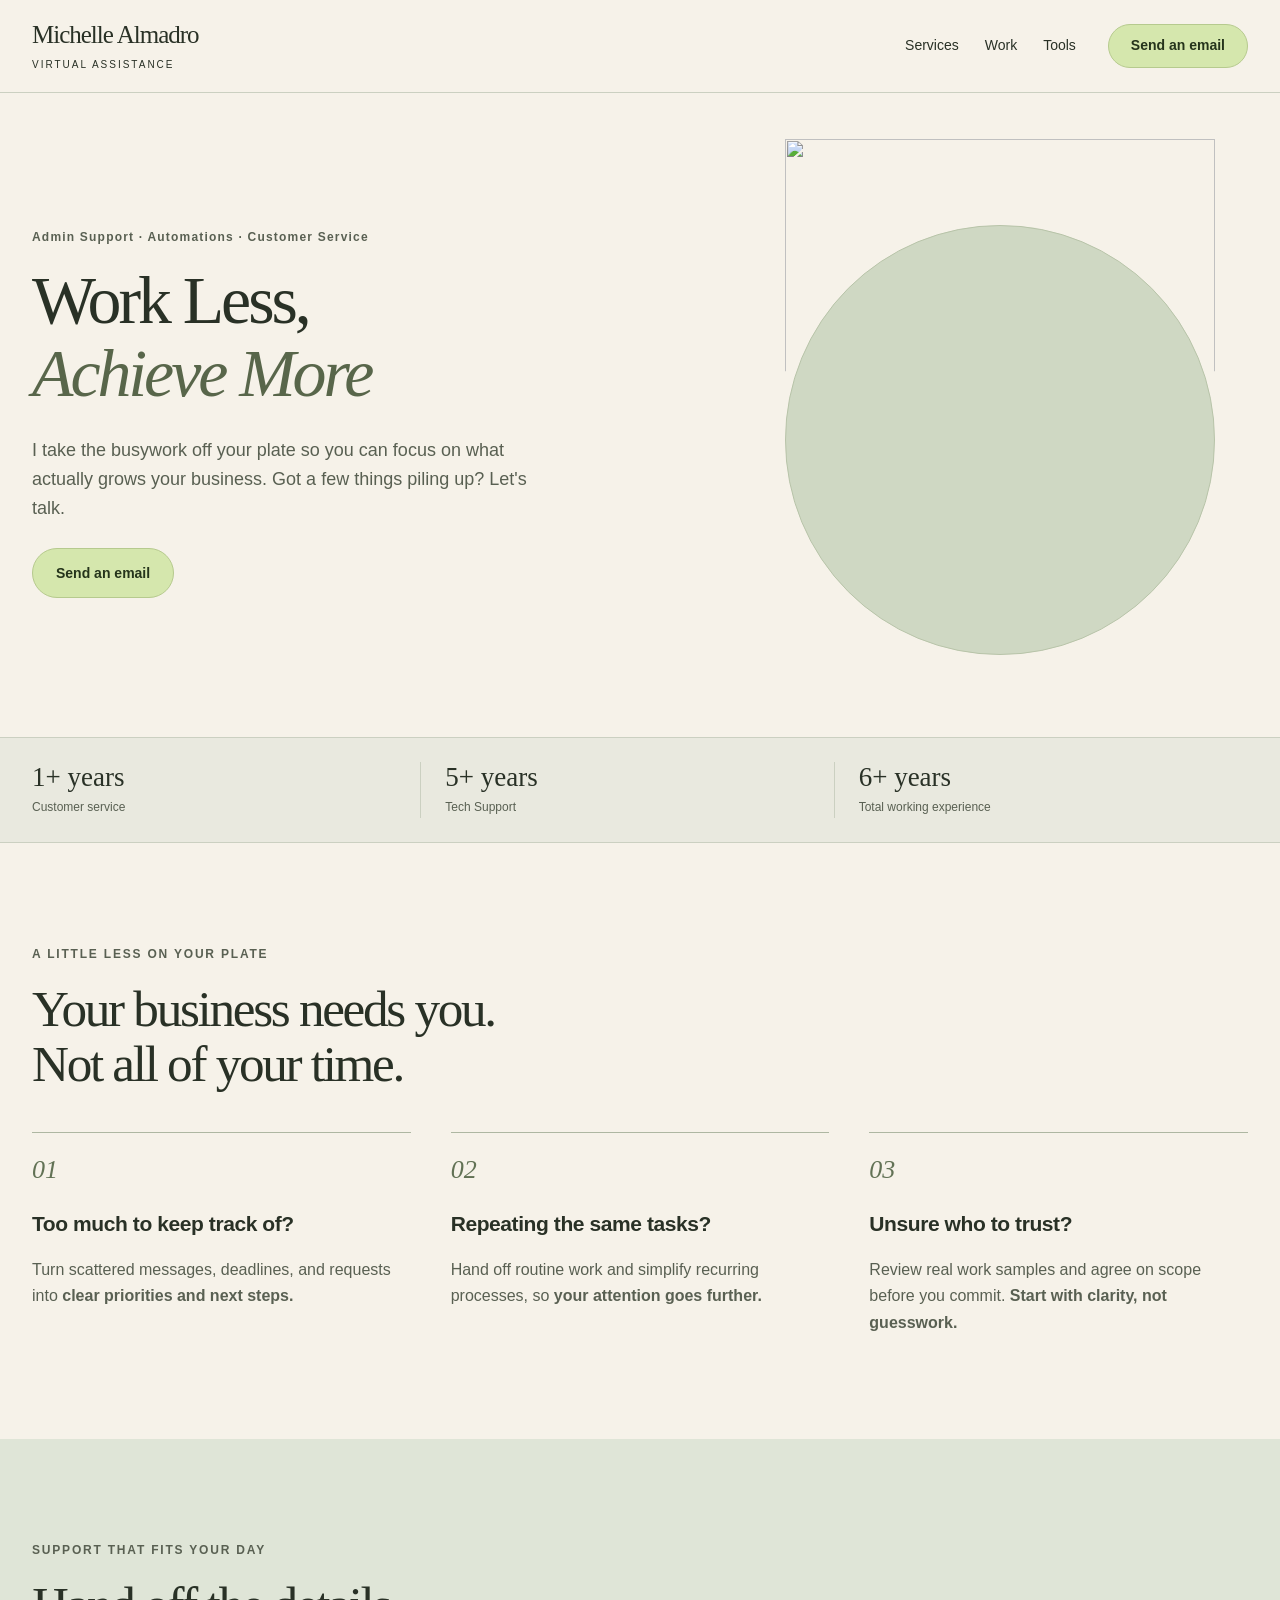
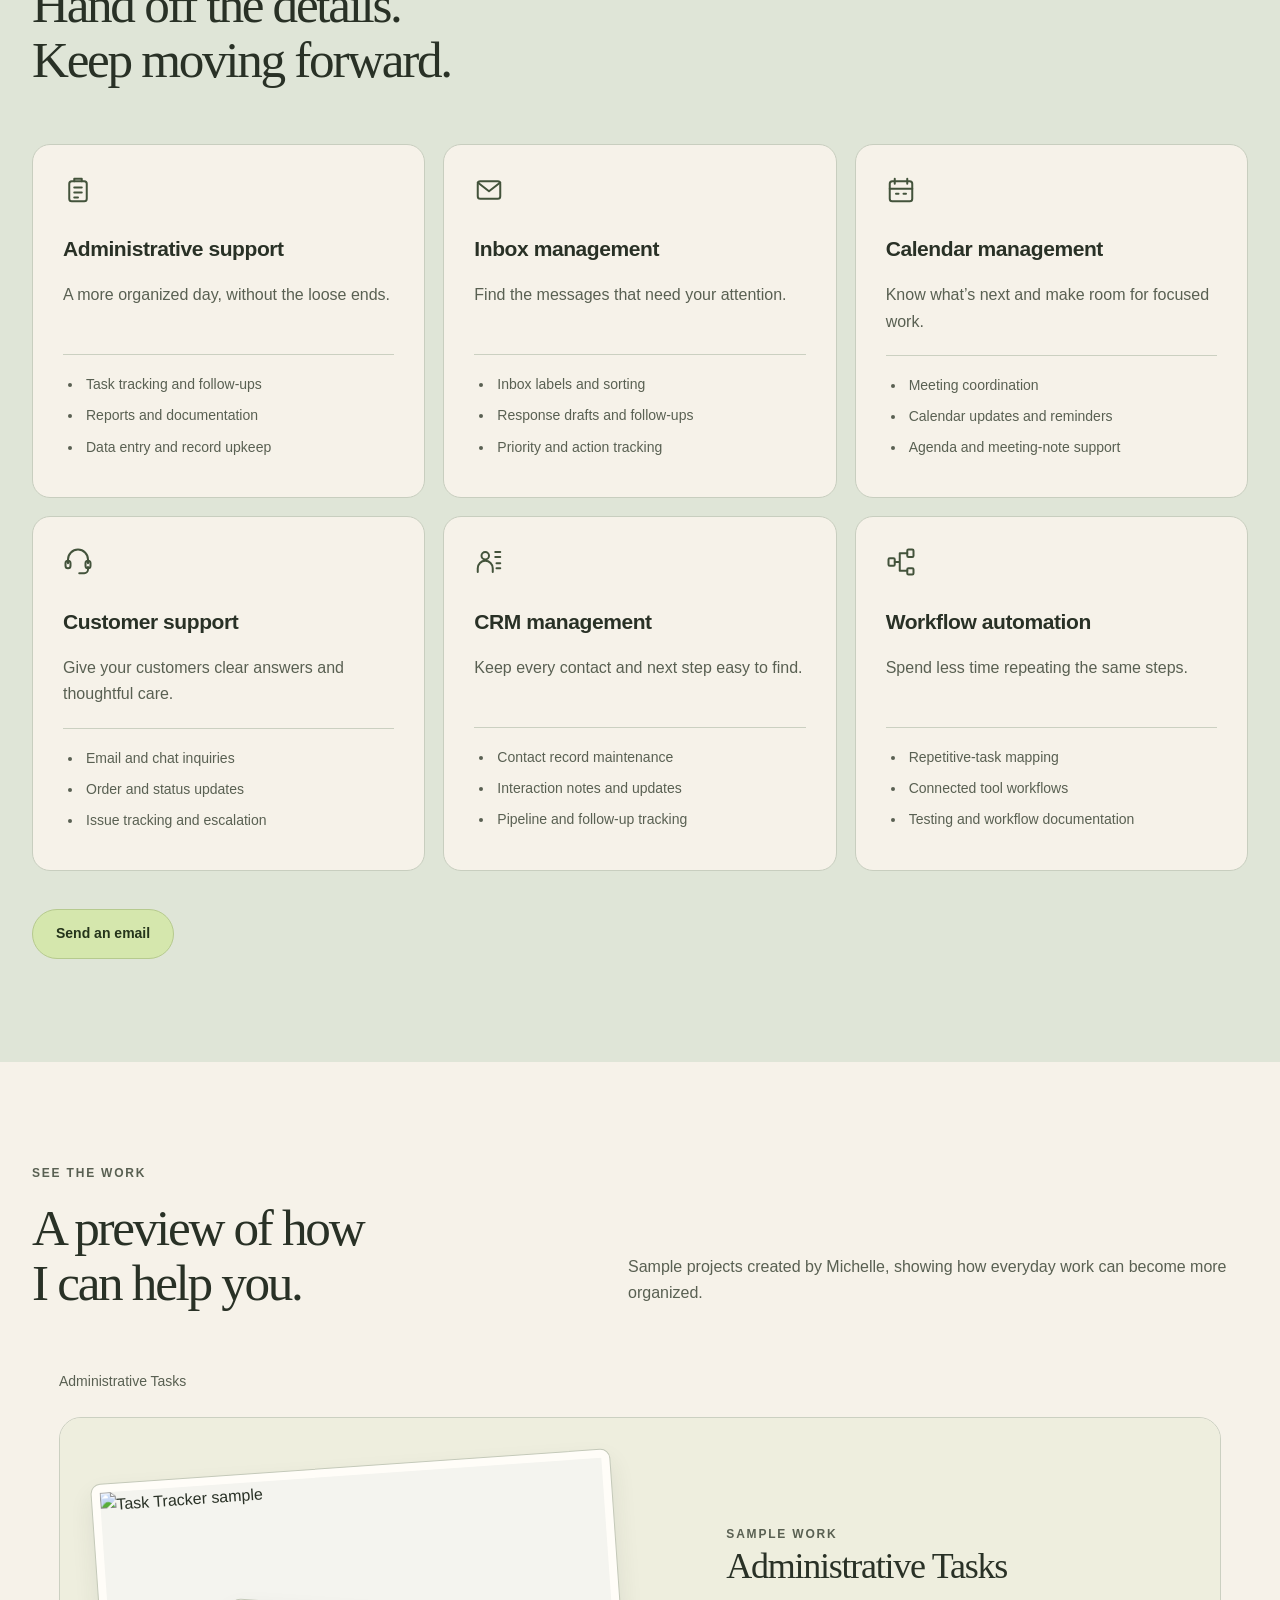
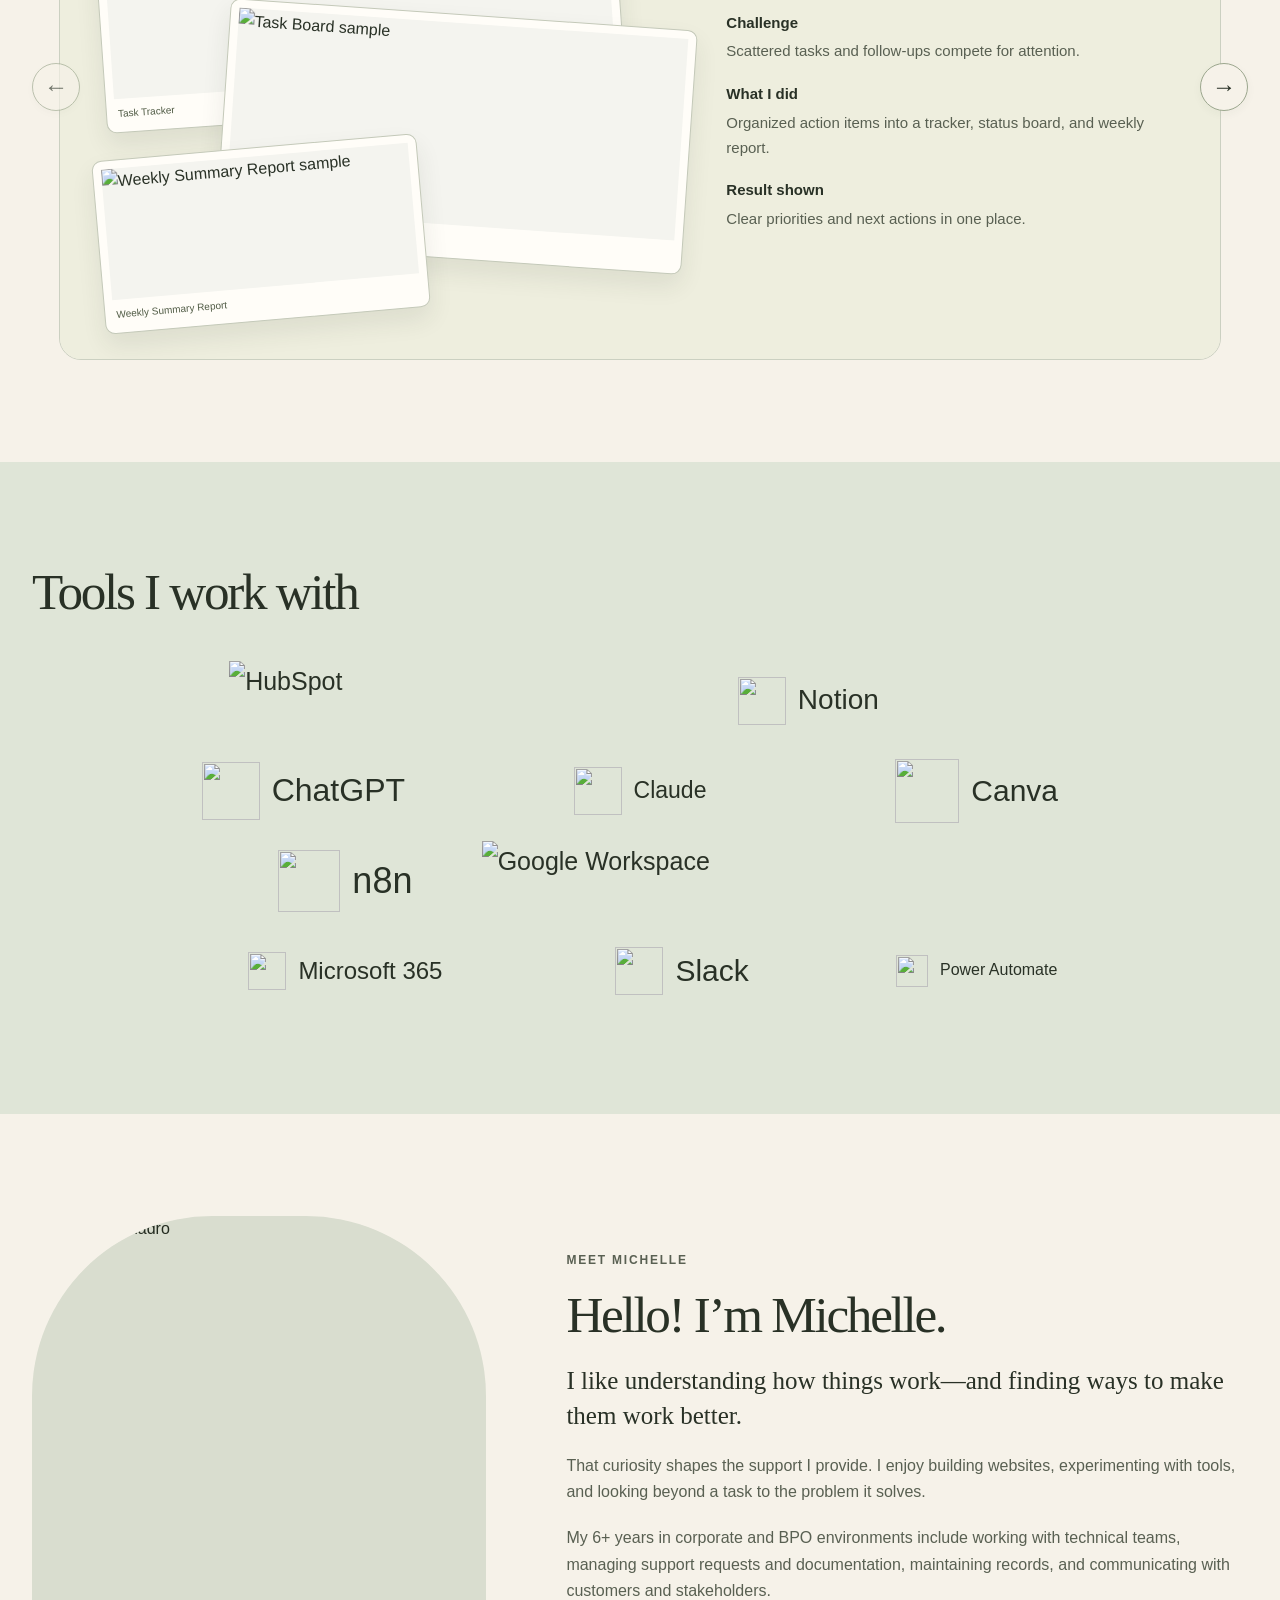
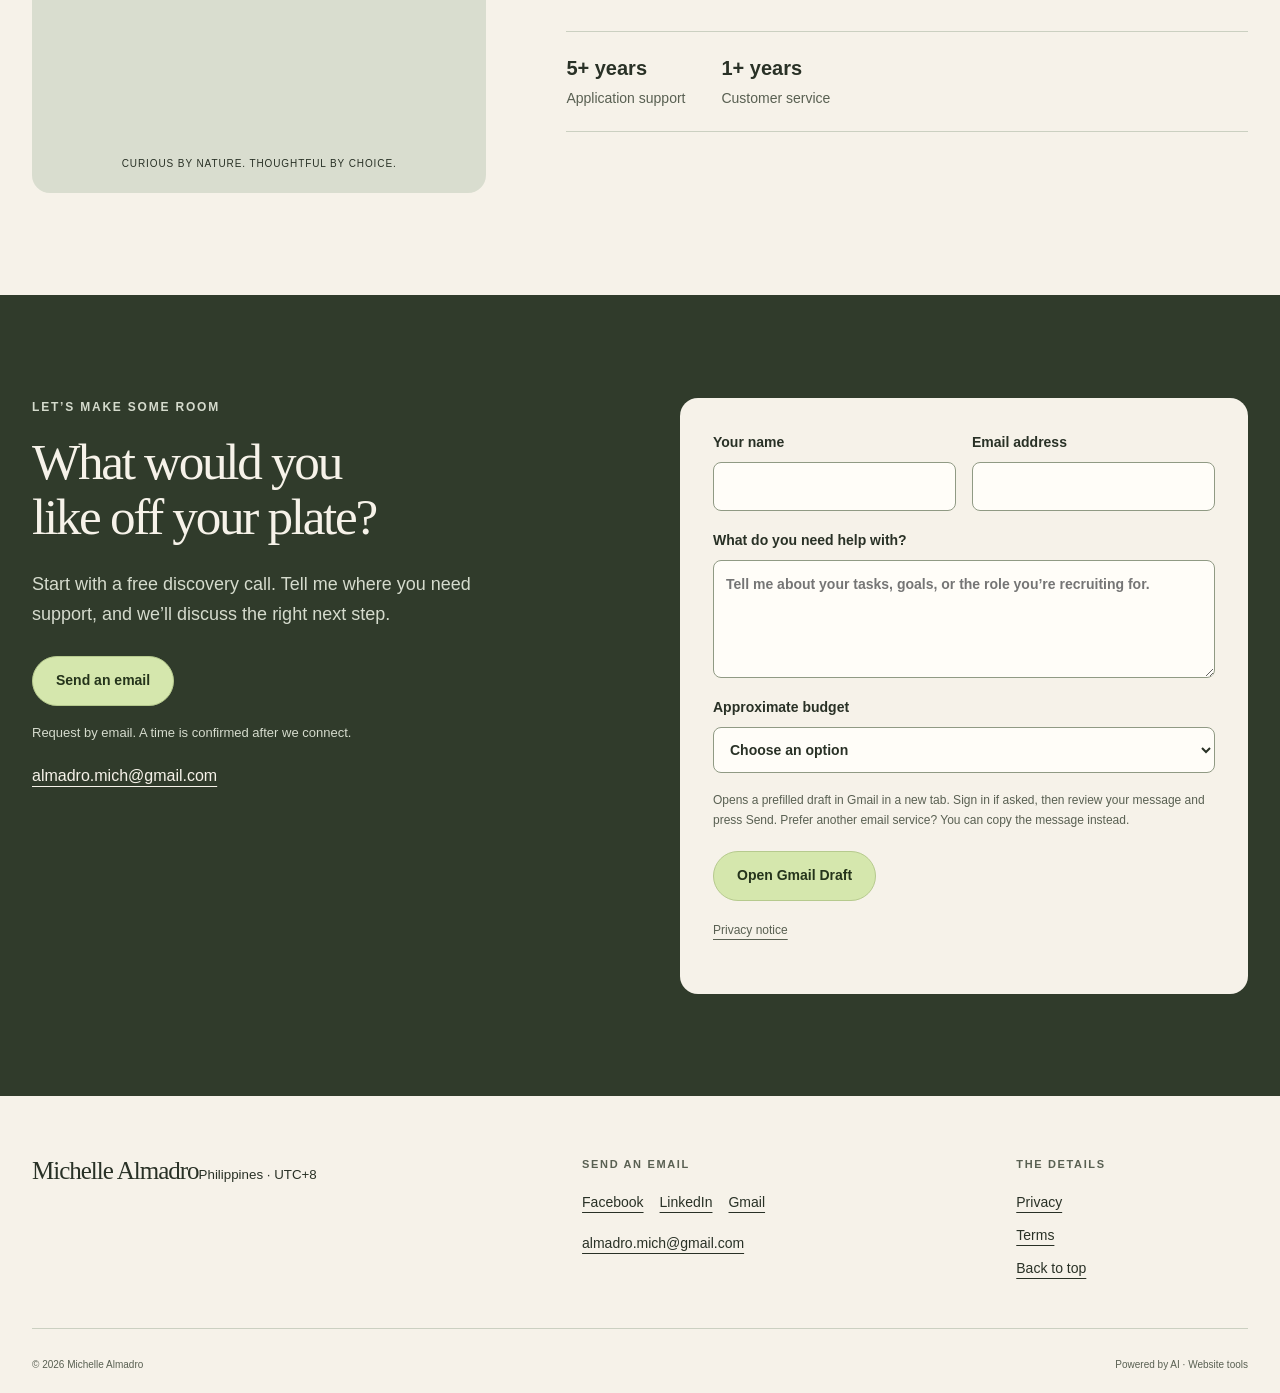
==== commit 261d1d0f: "Add files via upload" ====
--- a/index.html
+++ b/index.html
@@ -1,23 +1,21 @@
-<!doctype html>
-<html lang="en">
-<head>
-<meta charset="utf-8"><meta name="viewport" content="width=device-width,initial-scale=1">
-<title>Michelle Almadro | General Virtual Assistant & Automation Specialist</title>
-<meta name="description" content="Meet Michelle Almadro: a General Virtual Assistant with experience in application support, client communication, and administrative coordination, developing skills in AI automation.">
-<link rel="icon" type="image/svg+xml" href="data:image/svg+xml,%3Csvg xmlns='http://www.w3.org/2000/svg' viewBox='0 0 64 64'%3E%3Crect width='64' height='64' rx='14' fill='%231d42db'/%3E%3Ctext x='32' y='43' font-family='Arial' font-size='33' font-weight='700' text-anchor='middle' fill='white'%3EM%3C/text%3E%3C/svg%3E">
-<link rel="stylesheet" href="styles.css">
-</head>
-<body>
-<a class="skip" href="#main">Skip to content</a>
-<header class="header wrap"><a class="brand" href="#" aria-label="Michelle Almadro, home"><span class="brand-mark" aria-hidden="true">ma<span>.</span></span><span class="brand-name">Michelle Almadro</span></a><nav aria-label="Main navigation"><a href="#strengths">What I bring</a><a href="#tools">Tools</a><a href="#experience">Experience</a></nav></header>
-<main id="main">
-<section class="hero wrap" aria-labelledby="intro">
-<div class="hero-copy"><p class="eyebrow">GENERAL VIRTUAL ASSISTANT · AUTOMATION SPECIALIST</p><h1 id="intro">Care in the details.<br><span>Clarity in the work.</span></h1><p class="intro">Hi! I’m Michelle Almadro. I am a <strong>General Virtual Assistant</strong> with five years of professional experience in application support, technical operations and customer service.</p><p class="hero-note">I provide reliable administrative, customer, and operational support. From organizing information and coordinating tasks to assisting clients and improving everyday processes. I also use AI and automation to reduce repetitive work, streamline workflows, and help businesses operate more efficiently.</p><a class="button" href="#experience">Explore my experience <span aria-hidden="true">↓</span></a></div>
-<div class="portrait"><img src="assets/michelle.png" alt="Michelle Almadro holding a laptop" width="1080" height="1448" fetchpriority="high"></div>
-</section>
-<section id="strengths" class="section wrap"><div class="section-heading"><p class="eyebrow">01 / WHAT I BRING</p><h2>Support that keeps<br>work moving.</h2></div><div class="skills-grid"><article class="skill"><span class="number">01</span><h3>Administrative Tasks</h3><ul><li>Meeting scheduling, agendas & minutes</li><li>Report preparation & spreadsheet updates</li><li>Document organization & knowledge records</li><li>Action tracking & stakeholder follow-up</li></ul></article><article class="skill"><span class="number">02</span><h3>Customer Service</h3><ul><li>Inbound calls & customer inquiries</li><li>Healthcare claims & benefits support</li><li>Service requests & issue coordination</li><li>Accurate records & confidential information handling</li></ul></article><article class="skill"><span class="number">03</span><h3>Workflow Automation</h3><ul><li>Workflow mapping & process documentation</li><li>AI-assisted drafting & summarization</li><li>Inquiry intake & task-tracking workflows</li><li>Power Automate & n8n fundamentals</li></ul></article></div></section>
-<section id="tools" class="section wrap tools-section"><div><p class="eyebrow">02 / TOOLS & EDUCATION</p><h2>A technical foundation.<br>A learning mindset.</h2><p class="section-note">Bachelor of Science in Information Technology<br><strong>STI Colleges Ortigas-Cainta · 2016–2020</strong></p></div><div class="tool-groups"><div><h3>Productivity & coordination</h3><ul class="logo-grid"><li class="logo-tile" tabindex="0"><img src="assets/microsoft.svg" alt="Microsoft 365" width="44" height="44" loading="lazy"><span class="logo-label" aria-hidden="true">Microsoft 365</span></li><li class="logo-tile" tabindex="0"><img src="assets/google.svg" alt="Google Workspace" width="44" height="44" loading="lazy"><span class="logo-label" aria-hidden="true">Google Workspace</span></li><li class="logo-tile" tabindex="0"><img src="assets/googleforms.svg" alt="Google Forms" width="44" height="44" loading="lazy"><span class="logo-label" aria-hidden="true">Google Forms</span></li><li class="logo-tile" tabindex="0"><img src="assets/slack.svg" alt="Slack" width="44" height="44" loading="lazy"><span class="logo-label" aria-hidden="true">Slack</span></li><li class="logo-tile" tabindex="0"><img src="assets/calendly.svg" alt="Calendly" width="44" height="44" loading="lazy"><span class="logo-label" aria-hidden="true">Calendly</span></li><li class="logo-tile" tabindex="0"><img src="assets/notion.svg" alt="Notion" width="44" height="44" loading="lazy"><span class="logo-label" aria-hidden="true">Notion</span></li></ul></div><div><h3>Service & content tools</h3><ul class="logo-grid"><li class="logo-tile" tabindex="0"><img src="assets/hubspot.svg" alt="HubSpot" width="44" height="44" loading="lazy"><span class="logo-label" aria-hidden="true">HubSpot</span></li><li class="logo-tile" tabindex="0"><img src="assets/canva.svg" alt="Canva" width="44" height="44" loading="lazy"><span class="logo-label" aria-hidden="true">Canva</span></li></ul></div><div><h3>Developing my automation toolkit</h3><ul class="logo-grid"><li class="logo-tile" tabindex="0"><img src="assets/openai.svg" alt="ChatGPT" width="44" height="44" loading="lazy"><span class="logo-label" aria-hidden="true">ChatGPT</span></li><li class="logo-tile" tabindex="0"><img src="assets/claude.svg" alt="Claude" width="44" height="44" loading="lazy"><span class="logo-label" aria-hidden="true">Claude</span></li><li class="logo-tile" tabindex="0"><img src="assets/powerautomate.svg" alt="Power Automate" width="44" height="44" loading="lazy"><span class="logo-label" aria-hidden="true">Power Automate</span></li><li class="logo-tile" tabindex="0"><img src="assets/n8n.svg" alt="n8n" width="44" height="44" loading="lazy"><span class="logo-label" aria-hidden="true">n8n</span></li></ul><p class="tool-note">Building practical experience with AI-assisted workflows and automation.</p></div></div></section>
-<section id="experience" class="experience section"><div class="wrap experience-layout"><div class="section-heading"><p class="eyebrow">03 / EXPERIENCE</p><h2>A practical foundation.<br>A new direction.</h2><p class="section-note">My experience so far has been in application support and customer service. I'm bringing those transferable skills into virtual assistance.</p></div><div class="timeline"><article class="job"><p class="job-date">MAR 2021 — PRESENT</p><h3>Senior Application Support Analyst</h3><p class="company">Accenture</p><ul><li>Coordinate stakeholder meetings, prepare minutes and reports, and follow up on action items.</li><li>Maintain tracking spreadsheets, ServiceNow requests, documentation, and knowledge records.</li><li>Work with technical teams on application issues and support activities.</li><li>Selected for a temporary onshore assignment in Melbourne, Australia, providing in-person application support and coordinating client follow-up.</li></ul></article><article class="job"><p class="job-date">AUG 2020 — FEB 2021</p><h3>Customer Service Representative</h3><p class="company">HGS</p><p>Handled high-volume inbound calls, assisted healthcare providers with inquiries, reviewed claim information, and guided follow-up while protecting confidential information.</p></article><article class="job"><p class="job-date">APR 2019 — OCT 2019</p><h3>Customer Service Representative</h3><p class="company">Teleperformance</p><p>Responded to member and provider inquiries, explained insurance coverage and benefits, processed service requests, and maintained customer interaction records.</p></article></div></div></section>
-</main><footer class="wrap footer"><span class="footer-name">Michelle Almadro</span><span>General Virtual Assistant · Automation Specialist</span><a href="#">Back to top ↑</a></footer>
-<script src="cursor-glow.js" defer></script>
-</body></html>
+<!doctype html><html lang="en"><head><meta charset="utf-8"><meta name="viewport" content="width=device-width,initial-scale=1"><title>Michelle Almadro | Thoughtful Virtual Assistance</title><meta name="description" content="Give your day more room. Philippines-based virtual assistance for startups, coaches, and CEOs: admin, customer support, CRM, and automation. Request a free discovery call."><link rel="canonical" href="https://michelle-almadro-portfolio.almadro-mich.chatgpt.site/"><meta property="og:type" content="website"><meta property="og:title" content="Michelle Almadro — Care in the details. Clarity in the work."><meta property="og:description" content="Organized operations and thoughtful support for startups, coaches, and CEOs."><meta property="og:url" content="https://michelle-almadro-portfolio.almadro-mich.chatgpt.site/"><meta name="theme-color" content="#303b2b"><link rel="icon" href="favicon.svg" type="image/svg+xml"><link rel="stylesheet" href="agency.css"><script type="application/ld+json">{"@context": "https://schema.org", "@type": "ProfessionalService", "name": "Michelle Almadro", "description": "Virtual assistance for administrative support, customer support, CRM management and workflow automation.", "url": "https://michelle-almadro-portfolio.almadro-mich.chatgpt.site/", "email": "almadro.mich@gmail.com", "address": {"@type": "PostalAddress", "addressCountry": "PH"}, "sameAs": ["https://www.facebook.com/p/Michelle-Almadro-61588817865942/", "https://www.linkedin.com/in/michelle-almadro"], "hasOfferCatalog": {"@type": "OfferCatalog", "name": "Virtual assistance services", "itemListElement": [{"@type": "Offer", "itemOffered": {"@type": "Service", "name": "Administrative support"}}, {"@type": "Offer", "itemOffered": {"@type": "Service", "name": "Inbox management"}}, {"@type": "Offer", "itemOffered": {"@type": "Service", "name": "Calendar management"}}, {"@type": "Offer", "itemOffered": {"@type": "Service", "name": "Customer support"}}, {"@type": "Offer", "itemOffered": {"@type": "Service", "name": "CRM management"}}, {"@type": "Offer", "itemOffered": {"@type": "Service", "name": "Workflow automation"}}]}}</script><script src="site-config.js" defer></script><script src="agency.js" defer></script><link rel="stylesheet" href="lightbox.css"><script src="lightbox.js" defer></script></head><body><a class="skip-link" href="#main">Skip to content</a><header class="site-header"><div class="container nav-inner"><a class="brand" href="#home">Michelle Almadro<span>VIRTUAL ASSISTANCE</span></a><nav aria-label="Main navigation"><a href="#services">Services</a><a href="#work">Work</a><a href="#tools">Tools</a></nav><a class="btn primary nav-cta" href="#contact">Send an email</a></div></header><main id="main">
+<!-- 01–02: Navigation and hero. Trust claims use Michelle’s supplied experience, not client logos. -->
+<section class="hero container" id="home"><div class="hero-copy"><p class="kicker">Admin Support · Automations · Customer Service</p><h1>Work Less,<br><em>Achieve More</em></h1><p class="hero-sub">I take the busywork off your plate so you can focus on what actually grows your business. Got a few things piling up? Let's talk.</p><div class="actions"><a class="btn primary" href="#contact" >Send an email</a></div></div><div class="hero-visual portrait-studio"><div class="portrait-popout"><div class="circle-photo"><img class="portrait-person" src="assets/michelle-web.webp" alt="Michelle Almadro, Virtual Assistant" width="821" height="1100" fetchpriority="high"></div><img class="portrait-person portrait-head" src="assets/michelle-web.webp" alt="" aria-hidden="true" width="821" height="1100"></div></div></section>
+<div class="trust-strip"><div class="container trust-inner"><p><strong>1+ years</strong><span>Customer service</span></p><p><strong>5+ years</strong><span>Tech Support</span></p><p><strong>6+ years</strong><span>Total working experience</span></p></div></div>
+<!-- 03: Problem to solution -->
+<section class="section container" aria-labelledby="problem-title"><div class="section-head"><p class="kicker">A LITTLE LESS ON YOUR PLATE</p><h2 id="problem-title">Your business needs you.<br>Not all of your time.</h2></div><div class="problem-grid"><article><span class="small-number">01</span><h3>Too much to keep track of?</h3><p>Turn scattered messages, deadlines, and requests into <strong>clear priorities and next steps.</strong></p></article><article><span class="small-number">02</span><h3>Repeating the same tasks?</h3><p>Hand off routine work and simplify recurring processes, so <strong>your attention goes further.</strong></p></article><article><span class="small-number">03</span><h3>Unsure who to trust?</h3><p>Review real work samples and agree on scope before you commit. <strong>Start with clarity, not guesswork.</strong></p></article></div></section>
+<!-- 04: Services -->
+<section class="section sage-surface" id="services"><div class="container"><div class="section-head split-head"><div><p class="kicker">SUPPORT THAT FITS YOUR DAY</p><h2>Hand off the details.<br>Keep moving forward.</h2></div></div><div class="service-grid"><article class="service-card reveal"><span class="service-icon"><svg viewBox="0 0 24 24" fill="none" stroke="currentColor" stroke-width="1.6" stroke-linecap="round" stroke-linejoin="round" aria-hidden="true"><rect x="5" y="5" width="14" height="16" rx="2"/><path d="M9 5V3h6v2M9 10h6M9 14h6M9 18h3"/></svg></span><h3>Administrative support</h3><p>A more organized day, without the loose ends.</p><ul><li>Task tracking and follow-ups</li><li>Reports and documentation</li><li>Data entry and record upkeep</li></ul></article><article class="service-card reveal"><span class="service-icon"><svg viewBox="0 0 24 24" fill="none" stroke="currentColor" stroke-width="1.6" stroke-linecap="round" stroke-linejoin="round" aria-hidden="true"><rect x="3" y="5" width="18" height="14" rx="2"/><path d="m3 6 9 7 9-7"/></svg></span><h3>Inbox management</h3><p>Find the messages that need your attention.</p><ul><li>Inbox labels and sorting</li><li>Response drafts and follow-ups</li><li>Priority and action tracking</li></ul></article><article class="service-card reveal"><span class="service-icon"><svg viewBox="0 0 24 24" fill="none" stroke="currentColor" stroke-width="1.6" stroke-linecap="round" stroke-linejoin="round" aria-hidden="true"><rect x="3" y="5" width="18" height="16" rx="2"/><path d="M7 3v4M17 3v4M3 11h18M8 15h2M14 15h2"/></svg></span><h3>Calendar management</h3><p>Know what’s next and make room for focused work.</p><ul><li>Meeting coordination</li><li>Calendar updates and reminders</li><li>Agenda and meeting-note support</li></ul></article><article class="service-card reveal"><span class="service-icon"><svg viewBox="0 0 24 24" fill="none" stroke="currentColor" stroke-width="1.6" stroke-linecap="round" stroke-linejoin="round" aria-hidden="true"><path d="M4 13V10a8 8 0 0 1 16 0v3M20 16v2a3 3 0 0 1-3 3h-4"/><rect x="2" y="11" width="4" height="6" rx="2"/><rect x="18" y="11" width="4" height="6" rx="2"/></svg></span><h3>Customer support</h3><p>Give your customers clear answers and thoughtful care.</p><ul><li>Email and chat inquiries</li><li>Order and status updates</li><li>Issue tracking and escalation</li></ul></article><article class="service-card reveal"><span class="service-icon"><svg viewBox="0 0 24 24" fill="none" stroke="currentColor" stroke-width="1.6" stroke-linecap="round" stroke-linejoin="round" aria-hidden="true"><circle cx="9" cy="7" r="3"/><path d="M3 20v-3a6 6 0 0 1 12 0v3M17 4h4M17 8h4M18 13h3M18 17h3"/></svg></span><h3>CRM management</h3><p>Keep every contact and next step easy to find.</p><ul><li>Contact record maintenance</li><li>Interaction notes and updates</li><li>Pipeline and follow-up tracking</li></ul></article><article class="service-card reveal"><span class="service-icon"><svg viewBox="0 0 24 24" fill="none" stroke="currentColor" stroke-width="1.6" stroke-linecap="round" stroke-linejoin="round" aria-hidden="true"><rect x="2" y="9" width="5" height="6" rx="1"/><rect x="17" y="2" width="5" height="6" rx="1"/><rect x="17" y="17" width="5" height="5" rx="1"/><path d="M7 12h4V5h6M11 12v7h6"/></svg></span><h3>Workflow automation</h3><p>Spend less time repeating the same steps.</p><ul><li>Repetitive-task mapping</li><li>Connected tool workflows</li><li>Testing and workflow documentation</li></ul></article></div><div class="section-action"><a class="btn primary" href="#contact" >Send an email</a></div></div></section>
+<!-- 05: Work carousel. No automatic advance; native swipe and keyboard controls. -->
+<section class="section container" id="work"><span id="projects" class="anchor-alias"></span><div class="section-head split-head"><div><p class="kicker">SEE THE WORK</p><h2>A preview of how<br>I can help you.</h2></div><p>Sample projects created by Michelle, showing how everyday work can become more organized.</p></div><div class="work-carousel" role="region" aria-roledescription="carousel" aria-label="Work samples"><div class="carousel-toolbar"><p class="carousel-status" aria-live="polite" aria-atomic="true">Administrative Tasks</p><div class="carousel-controls"><button type="button" class="carousel-prev" aria-label="Previous work sample" aria-controls="work-track" disabled><span aria-hidden="true">←</span></button><button type="button" class="carousel-next" aria-label="Next work sample" aria-controls="work-track"><span aria-hidden="true">→</span></button></div></div><div class="work-track" id="work-track" tabindex="0" aria-label="Work samples. Use left and right arrow keys to browse."><article class="work-slide" role="group" aria-roledescription="slide" aria-label="1 of 5: Administrative Tasks"><div class="sample-collage collage-count-3"><a class="collage-image collage-item-1" href="assets/task-tracker.png" target="_blank" rel="noopener" aria-label="View Task Tracker full size"><img src="assets/task-tracker-collage.webp" alt="Task Tracker sample" width="1100" height="545" loading="lazy"><span>Task Tracker</span></a><a class="collage-image collage-item-2" href="assets/task-board.png" target="_blank" rel="noopener" aria-label="View Task Board full size"><img src="assets/task-board-collage.webp" alt="Task Board sample" width="1100" height="545" loading="lazy"><span>Task Board</span></a><a class="collage-image collage-item-3" href="assets/weekly-summary-report.png" target="_blank" rel="noopener" aria-label="View Weekly Summary Report full size"><img src="assets/weekly-summary-report-collage.webp" alt="Weekly Summary Report sample" width="1100" height="548" loading="lazy"><span>Weekly Summary Report</span></a></div><div class="slide-copy"><span class="kicker">SAMPLE WORK</span><h3>Administrative Tasks</h3><dl><dt>Challenge</dt><dd>Scattered tasks and follow-ups compete for attention.</dd><dt>What I did</dt><dd>Organized action items into a tracker, status board, and weekly report.</dd><dt>Result shown</dt><dd>Clear priorities and next actions in one place.</dd></dl></div></article><article class="work-slide" role="group" aria-roledescription="slide" aria-label="2 of 5: Inbox Management"><div class="sample-collage collage-count-2"><a class="collage-image collage-item-1" href="assets/inbox-organization.png" target="_blank" rel="noopener" aria-label="View Inbox Organization full size"><img src="assets/inbox-organization-collage.webp" alt="Inbox Organization sample" width="1100" height="547" loading="lazy"><span>Inbox Organization</span></a><a class="collage-image collage-item-2" href="assets/follow-ups.png" target="_blank" rel="noopener" aria-label="View Follow Ups full size"><img src="assets/follow-ups-collage.webp" alt="Follow Ups sample" width="1100" height="548" loading="lazy"><span>Follow Ups</span></a></div><div class="slide-copy"><span class="kicker">SAMPLE WORK</span><h3>Inbox Management</h3><dl><dt>Challenge</dt><dd>Important messages and follow-ups can get lost in a busy inbox.</dd><dt>What I did</dt><dd>Grouped messages by action and prepared clear, timely follow-ups.</dd><dt>Result shown</dt><dd>An organized inbox with visible priorities and next steps.</dd></dl></div></article><article class="work-slide" role="group" aria-roledescription="slide" aria-label="3 of 5: Customer Service"><div class="sample-collage collage-count-1"><a class="collage-image collage-item-1" href="assets/customer-order-support.png" target="_blank" rel="noopener" aria-label="View Customer Order Support full size"><img src="assets/customer-order-support-collage.webp" alt="Customer Order Support sample" width="1100" height="615" loading="lazy"><span>Customer Order Support</span></a></div><div class="slide-copy"><span class="kicker">SAMPLE WORK</span><h3>Customer Service</h3><dl><dt>Challenge</dt><dd>A customer needs clarity about a delayed delivery.</dd><dt>What I did</dt><dd>Reviewed the shipment details and prepared a thoughtful response with an expected delivery window.</dd><dt>Result shown</dt><dd>A clear update that acknowledges the concern and explains what happens next.</dd></dl></div></article><article class="work-slide" role="group" aria-roledescription="slide" aria-label="4 of 5: Documentation & Reporting"><div class="sample-collage collage-count-2"><a class="collage-image collage-item-1" href="assets/weekly-summary-report.png" target="_blank" rel="noopener" aria-label="View Weekly Summary Report full size"><img src="assets/weekly-summary-report-collage.webp" alt="Weekly Summary Report sample" width="1100" height="548" loading="lazy"><span>Weekly Summary Report</span></a><a class="collage-image collage-item-2" href="assets/documentations.png" target="_blank" rel="noopener" aria-label="View Documentations full size"><img src="assets/documentations-collage.webp" alt="Documentations sample" width="1100" height="548" loading="lazy"><span>Documentations</span></a></div><div class="slide-copy"><span class="kicker">SAMPLE WORK</span><h3>Documentation & Reporting</h3><dl><dt>Challenge</dt><dd>Progress and client information are spread across separate activities.</dd><dt>What I did</dt><dd>Brought task progress, upcoming priorities, and dated client notes into organized records.</dd><dt>Result shown</dt><dd>A clear view of completed work, open actions, and client context.</dd></dl></div></article><article class="work-slide" role="group" aria-roledescription="slide" aria-label="5 of 5: Automations"><div class="sample-collage collage-count-1"><a class="collage-image collage-item-1" href="assets/lead-capture-automation.png" target="_blank" rel="noopener" aria-label="View Lead Capture Automation full size"><img src="assets/lead-capture-automation-collage.webp" alt="Lead Capture Automation sample" width="1100" height="438" loading="lazy"><span>Lead Capture Automation</span></a></div><div class="slide-copy"><span class="kicker">SAMPLE WORK</span><h3>Automations</h3><dl><dt>Challenge</dt><dd>New leads need to be checked, recorded, and followed up across several tools.</dd><dt>What I did</dt><dd>Connected lead capture, contact checks, email follow-ups, and sales notifications.</dd><dt>Result shown</dt><dd>A connected workflow with clear next actions for incoming leads.</dd></dl></div></article></div></div></section>
+<!-- 06: Tools collage -->
+<section class="section sage-surface" id="tools"><span id="process" class="anchor-alias"></span><div class="container"><div class="section-head"><h2>Tools I work with</h2></div><div class="tool-puzzle" aria-label="Tools Michelle works with"><div class="puzzle-tool puzzle-1 wordmark"><img src="assets/hubspot-wordmark.svg" alt="HubSpot" loading="lazy"></div><div class="puzzle-tool puzzle-2 "><img src="assets/notion.svg" alt="" loading="lazy"><span>Notion</span></div><div class="puzzle-tool puzzle-3 "><img src="assets/canva.svg" alt="" loading="lazy"><span>Canva</span></div><div class="puzzle-tool puzzle-4 "><img src="assets/openai.svg" alt="" loading="lazy"><span>ChatGPT</span></div><div class="puzzle-tool puzzle-5 "><img src="assets/claude.svg" alt="" loading="lazy"><span>Claude</span></div><div class="puzzle-tool puzzle-6 "><img src="assets/n8n.svg" alt="" loading="lazy"><span>n8n</span></div><div class="puzzle-tool puzzle-7 wordmark"><img src="assets/google-workspace-wordmark.svg" alt="Google Workspace" loading="lazy"></div><div class="puzzle-tool puzzle-8 "><img src="assets/microsoft.svg" alt="" loading="lazy"><span>Microsoft 365</span></div><div class="puzzle-tool puzzle-9 "><img src="assets/slack.svg" alt="" loading="lazy"><span>Slack</span></div><div class="puzzle-tool puzzle-10 "><img src="assets/powerautomate.svg" alt="" loading="lazy"><span>Power Automate</span></div></div></div></section>
+<!-- 07: Founder / team -->
+<section class="section container about-grid" id="about"><div class="about-photo"><img src="assets/michelle-web.webp" alt="Michelle Almadro" width="821" height="1100" loading="lazy"><span>CURIOUS BY NATURE. THOUGHTFUL BY CHOICE.</span></div><div><p class="kicker">MEET MICHELLE</p><h2>Hello! I’m Michelle.</h2><p class="large-copy">I like understanding how things work—and finding ways to make them work better.</p><p>That curiosity shapes the support I provide. I enjoy building websites, experimenting with tools, and looking beyond a task to the problem it solves.</p><p>My 6+ years in corporate and BPO environments include working with technical teams, managing support requests and documentation, maintaining records, and communicating with customers and stakeholders.</p><div class="experience-row" id="experience"><div><strong>5+ years</strong><span>Application support</span></div><div><strong>1+ years</strong><span>Customer service</span></div></div></div></section>
+<!-- 10: Risk reversal, pending approved terms. -->
+<section class="section sage-surface" id="commitments" hidden><div class="container"><div class="section-head"><p class="kicker">CLARITY BEFORE COMMITMENT</p><h2>Know what you’re<br>agreeing to.</h2></div><div class="commitment-grid"><article><h3>Clear expectations</h3><p>Define the scope and success criteria together.</p><p class="placeholder">[REPLACE] Approved guarantee and limits.</p></article><article><h3>A considered start</h3><p>Discuss a starting scope that lets you assess fit.</p><p class="placeholder">[REPLACE] Trial length, cost, and cancellation terms.</p></article><article><h3>Care with your data</h3><p>Agree on permissions and approved systems.</p><p class="placeholder">[REPLACE] NDA and data-security commitments.</p></article><article><h3>A plan for changes</h3><p>Set expectations for reviewing the arrangement.</p><p class="placeholder">[REPLACE] Replacement or continuity policy.</p></article></div></div></section>
+<!-- 11: FAQ -->
+<section class="section container faq-grid" id="faq" hidden><div class="section-head"><p class="kicker">BEFORE WE TALK</p><h2>A few things<br>you may wonder.</h2><p>Have a different question?<br><a class="text-link" href="mailto:almadro.mich@gmail.com">Send me an email</a></p></div><div class="faq-list"><details><summary>Can you work with my timezone?<span aria-hidden="true">+</span></summary><p>I’m based in the Philippines (UTC+8). We’ll agree on working hours, overlap, and response expectations before starting. Coverage depends on the scope and schedule you need.</p></details><details><summary>How will we communicate?<span aria-hidden="true">+</span></summary><p>We’ll choose a main channel, such as email or Slack, and agree on check-ins and progress updates. You’ll know where to send requests and where to find the next steps.</p></details><details><summary>Do I need to switch tools?<span aria-hidden="true">+</span></summary><p>Start with the tools you already use. My toolkit includes HubSpot, Notion, Google Workspace, Microsoft 365, and n8n. We’ll confirm access and any training needs during discovery.</p></details><details><summary>Can I hire you directly or discuss a team?<span aria-hidden="true">+</span></summary><p>You can discuss direct support with Michelle. [REPLACE] Confirm whether additional VA team members are available, their roles, and how matching works before offering team capacity.</p></details><details><summary>How will you handle confidential information?<span aria-hidden="true">+</span></summary><p>We’ll agree on access permissions, approved tools, and data-handling requirements before work begins. [REPLACE] Add your approved NDA and security policy; no certification is claimed.</p></details><details><summary>Is there a minimum commitment or trial?<span aria-hidden="true">+</span></summary><p>[REPLACE] Add the confirmed contract length, trial duration, cancellation notice, and payment terms. These will be agreed in writing before any engagement.</p></details><details><summary>What happens if the fit is not right?<span aria-hidden="true">+</span></summary><p>[REPLACE] Add the approved review, replacement, and refund policy. The first conversation is an opportunity to clarify fit, responsibilities, and expectations.</p></details><details><summary>What should I bring to the discovery call?<span aria-hidden="true">+</span></summary><p>A short list of tasks you want to hand off, your current tools, preferred working hours, and an approximate budget. If you’re recruiting, include the role scope and evaluation process.</p></details></div></section>
+<!-- 12: Conversion form. Email fallback is explicit; no false sent state. -->
+<section class="section olive-surface" id="contact"><div class="container contact-grid"><div><p class="kicker">LET’S MAKE SOME ROOM</p><h2>What would you<br>like off your plate?</h2><p class="contact-lead">Start with a free discovery call. Tell me where you need support, and we’ll discuss the right next step.</p><a class="btn primary" href="#contact" data-email-booking>Send an email</a><p class="contact-note">Request by email. A time is confirmed after we connect.</p><a class="contact-email" href="mailto:almadro.mich@gmail.com">almadro.mich@gmail.com</a></div><form id="contact-form" action="mailto:almadro.mich@gmail.com" method="post" enctype="text/plain"><div class="form-row"><label>Your name<input name="name" autocomplete="name" required maxlength="100"></label><label>Email address<input name="email" type="email" autocomplete="email" required maxlength="254"></label></div><label>What do you need help with?<textarea name="needs" rows="4" required minlength="10" maxlength="3000" placeholder="Tell me about your tasks, goals, or the role you’re recruiting for."></textarea></label><label>Approximate budget<select name="budget" required><option value="">Choose an option</option><option>Still exploring</option><option>Under US$500 / month</option><option>US$500–1,000 / month</option><option>US$1,000–2,000 / month</option><option>US$2,000+ / month</option><option>Project-based — let’s discuss</option></select></label><p class="form-note">Opens a prefilled draft in Gmail in a new tab. Sign in if asked, then review your message and press Send. Prefer another email service? You can copy the message instead.</p><button class="btn primary" type="submit">Open Gmail Draft</button><p id="form-status" role="status" aria-live="polite"></p><div id="email-fallback" hidden><a id="open-gmail-draft" class="text-link" target="_blank" rel="noopener noreferrer" href="https://mail.google.com/mail/?view=cm" hidden>Open draft in Gmail</a><br><button class="copy-message" type="button">Copy message instead</button><p>Send it to <a href="mailto:almadro.mich@gmail.com">almadro.mich@gmail.com</a>.</p><textarea id="prepared-message" aria-label="Prepared message to copy" readonly rows="6"></textarea></div><p class="form-note"><a href="privacy.html">Privacy notice</a></p></form></div></section>
+</main><footer class="site-footer"><div class="container footer-grid"><div><a class="brand" href="#home">Michelle Almadro</a><small>Philippines · UTC+8</small></div><div><p class="kicker">SEND AN EMAIL</p><div class="social-links"><a href="https://www.facebook.com/p/Michelle-Almadro-61588817865942/" target="_blank" rel="noopener noreferrer">Facebook</a><a href="https://www.linkedin.com/in/michelle-almadro" target="_blank" rel="noopener noreferrer">LinkedIn</a><a href="https://mail.google.com/mail/?view=cm&amp;to=almadro.mich@gmail.com" target="_blank" rel="noopener noreferrer">Gmail</a></div><a href="mailto:almadro.mich@gmail.com">almadro.mich@gmail.com</a></div><div><p class="kicker">THE DETAILS</p><a href="privacy.html">Privacy</a><a href="terms.html">Terms</a><a href="#home">Back to top</a></div></div><div class="container footer-bottom"><small>© <span id="year">2026</span> Michelle Almadro</small><small>Powered by AI · Website tools</small></div></footer></body></html>
--- a/agency.css
+++ b/agency.css
@@ -0,0 +1,40 @@
+/* Design tokens: edit these to update the whole landing page. */
+:root{--olive:#303b2b;--ink:#293126;--muted:#596052;--sage:#dfe5d7;--paper:#f6f2e9;--white:#fffdf8;--line:#cbd0c1;--accent:#d5e7ad;--accent-ink:#25341b;--radius:18px;--space:clamp(64px,8vw,112px)}
+*{box-sizing:border-box}html{scroll-behavior:smooth;scroll-padding-top:112px}body{margin:0;background:var(--paper);color:var(--ink);font:16px/1.65 Arial,Helvetica,sans-serif}img{max-width:100%;display:block}a{color:inherit;text-underline-offset:5px}button,input,textarea,select{font:inherit}button,a,input,textarea,select{-webkit-tap-highlight-color:transparent}:focus-visible{outline:3px solid #846139;outline-offset:5px}h1,h2,h3,p{margin:0 0 20px}h1,h2{font-family:Georgia,'Times New Roman',serif;font-weight:400;letter-spacing:-.045em;line-height:1.08}h1{font-size:clamp(44px,5.3vw,78px)}h2{font-size:clamp(34px,4vw,56px)}h3{font-size:21px;line-height:1.3;letter-spacing:-.02em;font-weight:600}p{color:var(--muted)}h1 em{font-weight:400;color:#58664a}ul{padding-left:20px}li{padding-left:3px;margin-bottom:8px}::selection{background:var(--sage);color:var(--ink)}.container{width:min(1240px,calc(100% - 64px));margin-inline:auto}.section{padding-block:var(--space)}.kicker{font-size:12px;line-height:1.5;font-weight:700;letter-spacing:.15em;margin-bottom:18px;color:var(--muted)}.section-head{margin-bottom:40px}.section-head>p:last-child{max-width:620px}.split-head{display:flex;justify-content:space-between;align-items:flex-end;gap:40px}.split-head>p{max-width:340px}.section-head h2{margin-bottom:16px}.section-action{margin-top:38px}.actions{display:flex;flex-wrap:wrap;gap:12px}.btn{display:inline-flex;justify-content:center;align-items:center;text-align:center;min-height:50px;padding:12px 23px;border:1px solid transparent;border-radius:99px;font-size:14px;font-weight:700;line-height:1.4;text-decoration:none;cursor:pointer;transition:background .18s,transform .18s}.btn:hover{transform:translateY(-2px)}.primary{background:var(--accent);color:var(--accent-ink);border-color:#b6ca8e}.primary:hover{background:#c3d999}.secondary{background:transparent;border-color:#8a947e;color:var(--ink)}.secondary:hover{background:var(--sage)}.text-link,.deck-link{font-size:14px;font-weight:700;text-decoration:underline}.text-link:hover,.deck-link:hover{color:#526940}.skip-link{position:fixed;left:12px;top:-100px;padding:12px;background:var(--white);z-index:1000}.skip-link:focus{top:12px}.anchor-alias{display:block;scroll-margin-top:110px}.site-header{position:sticky;top:0;z-index:50;background:rgba(246,242,233,.97);border-bottom:1px solid var(--line)}.nav-inner{min-height:92px;display:flex;align-items:center;gap:32px}.brand{font-family:Georgia,serif;font-size:25px;letter-spacing:-.04em;line-height:1.2;text-decoration:none;white-space:nowrap}.brand span{display:block;font:10px/1.5 Arial,sans-serif;letter-spacing:.2em;margin-top:7px}.site-header nav{display:flex;gap:26px;margin-left:auto}.site-header nav a{font-size:14px;text-decoration:none}.site-header nav a:hover{text-decoration:underline}.nav-cta{min-height:44px;padding:10px 22px;white-space:nowrap}.hero{display:grid;grid-template-columns:1.15fr .85fr;gap:56px;align-items:center;padding-block:60px 64px}.hero-copy{padding-block:20px}.hero-sub{max-width:510px;font-size:18px;line-height:1.6;margin-block:26px}.hero .deck-link{display:inline-block;margin-top:22px}.tagline{font:italic 17px Georgia,serif;margin:32px 0 0}.hero-visual{position:relative;padding:0 0 45px 26px}.portrait-arch{height:465px;background:#d6dccd;border-radius:230px 230px 100px 100px;overflow:hidden;max-width:390px;margin-inline:auto}.portrait-arch img{width:100%;height:100%;object-fit:cover;object-position:center 20%;mix-blend-mode:multiply}.portrait-note{position:absolute;bottom:70px;left:-20px;background:var(--olive);color:var(--paper);padding:22px 26px;border-radius:3px 20px 20px 20px;box-shadow:0 12px 30px #303b2b14}.portrait-note span{font-size:10px;letter-spacing:.12em}.portrait-note p{color:var(--paper);font:25px/1.2 Georgia,serif;margin:10px 0 0}.portrait-caption{position:absolute;bottom:8px;left:26px;width:calc(100% - 26px);text-align:center;font-size:12px;color:var(--muted)}.trust-strip{border-block:1px solid var(--line);background:#e9e9df}.trust-inner{display:grid;grid-template-columns:repeat(4,1fr);padding-block:24px;gap:24px}.trust-inner p{margin:0;border-right:1px solid var(--line);padding-right:12px}.trust-inner p:last-child{border:0}.trust-inner strong{display:block;font:27px Georgia,serif;color:var(--ink)}.trust-inner span{font-size:12px;display:block;margin-top:5px}.problem-grid{display:grid;grid-template-columns:repeat(3,1fr);gap:40px}.problem-grid article{padding-top:22px;border-top:1px solid #aeb7a2}.small-number{display:block;font:italic 26px Georgia,serif;margin-bottom:25px;color:#627255}.problem-grid p{margin-bottom:0}.sage-surface{background:var(--sage)}.soft-surface{background:#ece8de}.olive-surface{background:var(--olive);color:var(--paper)}.olive-surface p,.olive-surface .kicker{color:#d5dbcd}.service-grid{display:grid;grid-template-columns:repeat(3,1fr);gap:18px}.service-card{background:var(--paper);padding:30px;border:1px solid #c8cebf;border-radius:var(--radius)}.service-icon{display:block;color:#43533b;margin-bottom:22px}.service-icon svg{width:30px;height:30px}.service-card p{min-height:52px}.service-card ul{border-top:1px solid var(--line);padding-top:18px;margin-bottom:0;font-size:14px;color:var(--muted)}.work-grid{display:grid;grid-template-columns:repeat(3,1fr);gap:22px}.work-card{background:var(--white);border:1px solid var(--line);border-radius:var(--radius);overflow:hidden;display:flex;flex-direction:column}.work-image{display:flex;align-items:center;justify-content:center;background:#e5e5dd;aspect-ratio:16/10;padding:16px;overflow:hidden}.work-image img{width:100%;height:100%;object-fit:contain;transition:transform .25s}.work-image:hover img{transform:scale(1.03)}.work-content{padding:26px;display:flex;flex-direction:column;flex:1}.work-content h3{font:27px/1.15 Georgia,serif;min-height:62px}.work-content .kicker{font-size:10px}.work-content dl{font-size:14px;margin:0 0 16px}.work-content dt{font-weight:700;color:var(--ink)}.work-content dd{margin:2px 0 14px;color:var(--muted)}.placeholder{font-size:13px;line-height:1.5;border-left:2px solid #939b87;padding-left:12px;color:#5d634f}.metric{margin-top:auto}.badges{display:flex;flex-wrap:wrap;gap:6px;margin:4px 0 22px}.badges span{font-size:12px;border:1px solid var(--line);border-radius:99px;padding:3px 10px}.timeline{list-style:none;padding:0;display:grid;grid-template-columns:repeat(4,1fr);gap:0;margin-top:48px}.timeline li{margin:0;padding:0 28px 0 0;position:relative}.timeline li:before{content:"";position:absolute;top:22px;left:0;width:100%;height:1px;background:#78856d}.timeline li:last-child:before{width:44px}.timeline span{position:relative;display:grid;place-items:center;width:44px;height:44px;border:1px solid #8e9a83;border-radius:50%;background:var(--olive);margin-bottom:28px;font-size:13px}.timeline h3{font-size:20px}.timeline p{font-size:15px}.about-grid{display:grid;grid-template-columns:.8fr 1.2fr;gap:80px;align-items:center}.about-photo{background:#d9ddcf;border-radius:180px 180px 18px 18px;overflow:hidden;position:relative}.about-photo img{max-height:520px;width:100%;object-fit:cover;object-position:top;mix-blend-mode:multiply}.about-photo span{display:block;text-align:center;font-size:10px;letter-spacing:.09em;padding:20px}.large-copy{font:25px/1.4 Georgia,serif;color:var(--ink)}.experience-row{display:flex;gap:36px;border-block:1px solid var(--line);padding:20px 0;margin:26px 0}.experience-row strong{display:block;font-size:20px}.experience-row span{font-size:14px;color:var(--muted)}.tools-block{padding:0 0 80px}.tool-cloud{display:flex;flex-wrap:wrap;gap:18px 28px}.tool{display:flex;align-items:center;gap:9px;font-size:14px}.tool img{object-fit:contain}.tool:first-child img{width:68px}.testimonial-grid{display:grid;grid-template-columns:repeat(3,1fr);gap:22px}.testimonial-card{border:1px solid var(--line);padding:28px;border-radius:var(--radius);background:var(--paper)}.quote-mark{font:60px/.8 Georgia,serif;color:#778368;display:block;margin-bottom:14px}.quote-person{display:flex;align-items:center;gap:12px;margin-top:32px}.quote-person p{font-size:13px;margin:0}.quote-person small{font-size:12px}.photo-placeholder{display:grid;place-content:center;flex-shrink:0;width:62px;height:62px;border:1px dashed #89927f;border-radius:50%;font-size:9px;text-align:center;line-height:1.4;color:#596052}.video-slot{display:flex;gap:24px;align-items:center;border:1px dashed #929a87;border-radius:var(--radius);padding:28px;margin-top:24px}.video-slot h3{margin:0 0 8px}.video-slot p{margin:0;font-size:14px}.video-symbol{font-size:36px}.pricing-grid{display:grid;grid-template-columns:repeat(3,1fr);gap:22px;padding-top:20px}.price-card{border:1px solid var(--line);border-radius:var(--radius);padding:32px;display:flex;flex-direction:column;background:var(--white);position:relative}.price-card h3{font:29px/1.2 Georgia,serif}.price-card>p:not(.kicker){font-size:14px}.price-card .price{font:23px/1.3 Georgia,serif;color:var(--ink);padding-block:16px;margin-bottom:18px}.price-card ul{font-size:14px;margin:0 0 28px}.price-card .btn{margin-top:auto;align-self:flex-start}.featured{background:var(--sage);border:2px solid #6a795b}.plan-label{position:absolute;top:-15px;left:26px;background:var(--olive);color:var(--paper);border-radius:99px;padding:6px 15px;font-size:10px;letter-spacing:.06em}.custom-plan{display:flex;justify-content:space-between;align-items:center;gap:28px;border-bottom:1px solid var(--line);padding:32px 0 0}.custom-plan h3{margin-bottom:6px}.commitment-grid{display:grid;grid-template-columns:repeat(4,1fr);gap:32px}.commitment-grid h3{font-size:18px}.commitment-grid p{font-size:14px}.faq-grid{display:grid;grid-template-columns:.8fr 1.2fr;gap:80px}.faq-list details{border-top:1px solid var(--line)}.faq-list details:last-child{border-bottom:1px solid var(--line)}summary{display:flex;justify-content:space-between;gap:24px;align-items:center;list-style:none;padding:22px 0;cursor:pointer;font-size:17px;font-weight:600}summary::-webkit-details-marker{display:none}summary span{font-size:25px;font-weight:400;transition:transform .2s}details[open] summary span{transform:rotate(45deg)}details p{font-size:15px;margin:0 0 24px;max-width:600px}.contact-grid{display:grid;grid-template-columns:1fr 1fr;gap:80px}.contact-lead{max-width:440px;font-size:18px;margin-block:26px}.contact-note{font-size:13px;margin-top:16px}.contact-email{font-size:16px}.contact-grid form{padding:32px;background:#f6f2e9;color:var(--ink);border-radius:var(--radius)}label{display:block;font-size:14px;font-weight:600;margin-bottom:18px}input,textarea,select{display:block;width:100%;background:var(--white);color:var(--ink);border:1px solid #909a84;border-radius:8px;padding:12px;margin-top:8px;min-height:46px;max-width:100%}textarea{resize:vertical}.form-row{display:grid;grid-template-columns:1fr 1fr;gap:16px}.contact-grid form .form-note{font-size:12px;color:#596052}.contact-grid form #form-status{font-size:14px;color:var(--ink);margin-top:18px}.contact-grid form #email-fallback p{font-size:13px;color:var(--ink)}.copy-message{background:none;border:0;padding:0;text-decoration:underline;color:var(--ink);cursor:pointer}.site-footer{padding:60px 0 20px}.footer-grid{display:grid;grid-template-columns:1.3fr 1fr .6fr;gap:48px}.footer-grid p{margin-top:18px;font-size:14px}.footer-grid .kicker{font-size:11px;margin-top:0}.footer-grid>div>a:not(.brand){display:block;font-size:14px;margin-bottom:10px;overflow-wrap:anywhere}.social-links{display:flex;gap:16px;margin-bottom:18px;font-size:14px}.footer-bottom{display:flex;justify-content:space-between;gap:24px;padding-top:28px;margin-top:38px;border-top:1px solid var(--line);color:var(--muted);font-size:12px}.reveal{animation:gentle-in .6s ease both}@keyframes gentle-in{from{opacity:1;transform:translateY(10px)}to{opacity:1;transform:none}}
+@supports(animation-timeline:view()){.reveal{animation-timeline:view();animation-range:entry 0% entry 20%}}
+@media(max-width:1050px){.nav-inner{gap:18px}.site-header nav{gap:16px}.hero{gap:26px}.hero-visual{padding-left:10px}.portrait-arch{height:420px}.portrait-note{left:0}.service-card,.work-content,.price-card{padding:24px}.contact-grid,.about-grid,.faq-grid{gap:40px}.commitment-grid{grid-template-columns:repeat(2,1fr)}}
+@media(max-width:800px){.container{width:calc(100% - 40px)}.nav-inner{flex-wrap:wrap;min-height:unset;padding:14px 0;gap:12px}.brand{font-size:22px}.site-header nav{order:3;width:100%;justify-content:space-between;margin:0;gap:12px}.site-header nav a{font-size:13px}.nav-cta{margin-left:auto;min-height:40px;font-size:12px}.brand span{font-size:8px;margin-top:4px}.hero{grid-template-columns:1fr;padding-top:42px;gap:20px}.hero-copy{padding:0}.hero-sub{max-width:580px}.hero-visual{max-width:470px;width:100%;margin:auto}.portrait-arch{height:400px;max-width:330px}.portrait-note{left:0;bottom:55px}.trust-inner{grid-template-columns:repeat(2,1fr)}.trust-inner p:nth-child(2){border:0}.problem-grid{gap:22px}.service-grid{grid-template-columns:repeat(2,1fr)}.work-grid{grid-template-columns:1fr;gap:28px}.work-card{display:grid;grid-template-columns:1fr 1fr}.work-image{height:100%;aspect-ratio:auto;min-height:260px}.work-content h3{min-height:0}.split-head{display:block}.split-head>p{max-width:560px}.timeline{grid-template-columns:repeat(2,1fr);gap:30px}.timeline li:nth-child(2):before{width:44px}.about-grid{grid-template-columns:.8fr 1.2fr;gap:30px}.about-photo img{height:400px}.testimonial-grid{grid-template-columns:1fr}.testimonial-card{display:grid;grid-template-columns:40px 1fr;column-gap:10px}.testimonial-card>.quote-person{grid-column:2;margin-top:10px}.pricing-grid{grid-template-columns:1fr;gap:30px}.price-card{padding:30px}.price-card .btn{align-self:stretch}.faq-grid,.contact-grid{grid-template-columns:1fr}.footer-grid{grid-template-columns:1fr 1fr}.footer-grid>div:last-child{grid-column:1/-1;display:flex;flex-wrap:wrap;gap:22px}.footer-grid>div:last-child .kicker{width:100%;margin-bottom:0}}
+@media(max-width:540px){h1{font-size:43px}.actions{display:grid}.hero .btn{width:100%}.hero-sub{font-size:17px}.tagline{font-size:16px}.trust-inner{gap:20px 12px}.trust-inner strong{font-size:23px}.trust-inner span{font-size:11px}.problem-grid,.service-grid,.about-grid,.commitment-grid{grid-template-columns:1fr}.problem-grid{gap:32px}.service-card p{min-height:0}.small-number{margin-bottom:14px}.work-card{display:flex}.work-image{aspect-ratio:16/10;min-height:0}.about-photo{max-width:350px;margin:auto;width:100%}.timeline{grid-template-columns:1fr;gap:0}.timeline li{padding:0 0 32px 66px}.timeline li:before,.timeline li:nth-child(2):before{width:1px;height:100%;left:21px;top:0}.timeline li:last-child:before{display:none}.timeline span{position:absolute;left:0;top:0}.timeline h3{padding-top:9px;margin-bottom:14px}.custom-plan{align-items:flex-start;flex-direction:column;padding-bottom:26px}.form-row{grid-template-columns:1fr;gap:0}.contact-grid form{padding:24px}.contact-grid .btn{width:100%}.footer-grid{grid-template-columns:1fr;gap:28px}.footer-bottom{flex-direction:column;gap:8px}.experience-row{gap:22px}.tool-cloud{gap:20px}.contact-email{overflow-wrap:anywhere}.hero-visual{padding-left:0}.portrait-caption{left:0;width:100%;font-size:11px}.portrait-note p{font-size:22px}.portrait-note{padding:18px 22px}.portrait-arch{height:360px}}
+@media(max-width:540px){.hero h1{font-size:39px;text-wrap:balance}.hero h1 em{display:inline-block}}
+/* Revised hero: original cutout over an offset organic shape, without copy overlays. */
+.hero-copy .kicker{max-width:560px;letter-spacing:.1em}.hero-visual.portrait-studio{height:520px;padding:0;isolation:isolate;display:flex;justify-content:center;align-items:flex-end;max-width:490px}.portrait-studio .portrait-shape{position:absolute;z-index:-1;inset:44px 5px 25px 24px;background:#cfd8c3;border-radius:48% 52% 33% 67% / 56% 35% 65% 44%;transform:rotate(-9deg)}.portrait-studio .portrait-shape:after{content:"";position:absolute;inset:15px -8px -12px 13px;border:1px solid #919e80;border-radius:inherit;transform:rotate(13deg)}.portrait-studio>img{height:100%;width:100%;object-fit:contain;object-position:center bottom;mask-image:linear-gradient(#000 0%,#000 84%,transparent 99%)}
+/* Work gallery uses native horizontal scrolling; JS adds previous/next and status. */
+.carousel-toolbar{display:flex;justify-content:space-between;align-items:center;gap:20px;margin-bottom:20px}.carousel-status{margin:0;font-size:14px;color:var(--muted)}.carousel-controls{display:flex;gap:10px}.carousel-controls button{display:grid;place-items:center;width:48px;height:48px;border:1px solid #9ba68d;background:transparent;border-radius:50%;color:var(--ink);font-size:24px;cursor:pointer}.carousel-controls button:hover:not(:disabled){background:var(--sage)}.carousel-controls button:disabled{opacity:.4;cursor:default}.work-track{display:flex;overflow-x:auto;scroll-snap-type:x mandatory;scroll-behavior:smooth;scrollbar-width:thin;scrollbar-color:#a5b095 transparent;border:1px solid var(--line);border-radius:22px;background:#eeeede}.work-slide{flex:0 0 100%;min-width:0;display:grid;grid-template-columns:1.3fr 1fr;gap:36px;padding:38px;scroll-snap-align:start;scroll-snap-stop:always;align-items:center}.slide-copy h3{font:36px/1.12 Georgia,serif;letter-spacing:-.035em}.slide-copy dl{font-size:15px;margin:24px 0}.slide-copy dt{font-weight:700;color:var(--ink);margin-top:18px}.slide-copy dd{margin:4px 0 0;color:var(--muted)}.sample-collage{position:relative;height:465px;min-width:0}.collage-image{display:flex;flex-direction:column;position:absolute;padding:8px;background:#fffdf8;border:1px solid #c4c9b9;border-radius:10px;box-shadow:0 12px 25px #303b2b17;text-decoration:none;transition:transform .25s;overflow:hidden}.collage-image:hover{transform:rotate(0deg) translateY(-4px);z-index:5}.collage-image img{width:100%;flex:1;min-height:0;object-fit:contain;background:#f4f4ef}.collage-image span{display:block;font-size:10px;padding:7px 3px 2px;color:#505b45}.collage-item-1{top:10px;left:0;width:88%;height:250px;transform:rotate(-4deg)}.collage-item-2{bottom:18px;right:0;width:79%;height:245px;transform:rotate(4deg);z-index:2}.collage-count-3 .collage-item-2{bottom:62px}.collage-item-3{bottom:0;left:0;width:55%;height:174px;transform:rotate(-5deg);z-index:3}.collage-count-1:before,.collage-count-1:after{content:"";position:absolute;inset:32px 15px;background:#d9dfcf;border:1px solid #bdc5af;border-radius:14px;transform:rotate(5deg);z-index:0}.collage-count-1:after{inset:44px 5px;transform:rotate(-5deg);background:#e3e7da}.collage-count-1 .collage-item-1{inset:30px 2%;height:calc(100% - 60px);width:96%;z-index:1;transform:rotate(-2deg)}
+/* Loose logo puzzle: varied scale, no enclosing logo cards. */
+.tool-puzzle{display:grid;grid-template-columns:repeat(12,minmax(0,1fr));grid-template-rows:repeat(4,82px);gap:8px 20px;max-width:990px;margin:40px auto 0;align-items:center}.puzzle-tool{display:flex;align-items:center;justify-content:center;gap:12px;font-size:25px;color:var(--ink);white-space:nowrap}.puzzle-tool img{width:48px;height:48px;object-fit:contain}.puzzle-tool.wordmark img{width:100%;height:80px}.puzzle-1{grid-column:2/6;grid-row:1}.puzzle-2{grid-column:7/11;grid-row:1;font-size:28px}.puzzle-3{grid-column:9/13;grid-row:2;font-size:30px}.puzzle-3 img{width:64px;height:64px}.puzzle-4{grid-column:1/5;grid-row:2;font-size:32px}.puzzle-4 img{width:58px;height:58px}.puzzle-5{grid-column:5/9;grid-row:2;font-size:23px}.puzzle-6{grid-column:2/5;grid-row:3;font-size:36px}.puzzle-6 img{width:62px;height:62px}.puzzle-7{grid-column:5/11;grid-row:3}.puzzle-8{grid-column:1/6;grid-row:4;font-size:24px}.puzzle-8 img{width:38px;height:38px}.puzzle-9{grid-column:6/9;grid-row:4;font-size:30px}.puzzle-10{grid-column:9/13;grid-row:4;font-size:16px}.puzzle-10 img{width:32px;height:32px}
+@media(max-width:900px){.work-slide{gap:25px;padding:26px;grid-template-columns:1fr 1fr}.sample-collage{height:390px}.collage-item-1{height:205px}.collage-item-2{height:200px}.collage-item-3{height:135px}.slide-copy h3{font-size:31px}.tool-puzzle{gap:8px 14px;grid-template-rows:repeat(4,74px)}.puzzle-tool{font-size:20px}.puzzle-tool img{width:38px;height:38px}.puzzle-4,.puzzle-6,.puzzle-9{font-size:25px}.puzzle-10{font-size:12px}.puzzle-8{font-size:19px}}
+@media(max-width:650px){.hero-visual.portrait-studio{height:410px;max-width:360px;margin-top:8px}.work-slide{grid-template-columns:1fr;padding:22px;gap:26px;align-content:start}.sample-collage{height:330px;max-width:460px;width:100%;margin:auto}.collage-item-1{height:180px}.collage-item-2{height:180px}.collage-count-3 .collage-item-2{bottom:42px}.collage-item-3{height:120px}.slide-copy h3{font-size:30px}.slide-copy dl{font-size:15px}.carousel-status{font-size:12px;max-width:65%}.carousel-controls{gap:6px}.carousel-controls button{width:44px;height:44px}.tool-puzzle{grid-template-columns:repeat(6,minmax(0,1fr));grid-template-rows:repeat(5,72px);gap:10px}.puzzle-tool{gap:7px;font-size:18px}.puzzle-tool img{width:34px;height:34px}.puzzle-tool.wordmark img{height:55px}.puzzle-1{grid-column:1/4;grid-row:1}.puzzle-2{grid-column:4/7;grid-row:1;font-size:22px}.puzzle-3{grid-column:4/7;grid-row:2;font-size:23px}.puzzle-4{grid-column:1/4;grid-row:2;font-size:20px}.puzzle-5{grid-column:4/7;grid-row:3;font-size:19px}.puzzle-6{grid-column:1/4;grid-row:3;font-size:27px}.puzzle-7{grid-column:1/5;grid-row:4}.puzzle-9{grid-column:5/7;grid-row:4;font-size:15px;gap:5px}.puzzle-9 img{width:26px}.puzzle-8{grid-column:1/4;grid-row:5;font-size:15px}.puzzle-10{grid-column:4/7;grid-row:5;font-size:12px}.puzzle-10 img{width:26px}.puzzle-8 img{width:27px}.portrait-studio .portrait-shape{inset:34px 6px 20px 20px}}
+@media(prefers-reduced-motion:reduce){html,.work-track{scroll-behavior:auto}*,*:before,*:after{animation:none!important;transition:none!important}}
+
+
+.portrait-studio{overflow:clip}
+
+/* Circle portrait: one clipped layer below, one aligned head layer above the rim. */
+.hero-visual.portrait-studio{overflow:visible;height:520px;align-items:flex-end;padding-bottom:18px}
+.portrait-popout{position:relative;width:88%;max-width:430px;aspect-ratio:1;margin-inline:auto}
+.circle-photo{position:absolute;inset:0;border-radius:50%;overflow:hidden;background:#cfd8c3;border:1px solid #b8c4a9}
+.portrait-popout .portrait-person{position:absolute;bottom:0;left:0;width:100%;height:120%;max-width:none;object-fit:contain;object-position:center bottom;mask-image:none}
+.portrait-popout .portrait-head{clip-path:inset(0 0 55% 0);pointer-events:none}
+.work-carousel{position:relative;padding-inline:27px}.carousel-toolbar{min-height:30px;margin-bottom:20px}.carousel-controls{display:contents}.carousel-controls button{position:absolute;top:calc(50% + 24px);transform:translateY(-50%);background:var(--paper);z-index:6;box-shadow:0 3px 10px #303b2b0b;transition:background .2s,box-shadow .2s}.carousel-prev{left:0}.carousel-next{right:0}.carousel-controls button:hover:not(:disabled){box-shadow:0 4px 16px #303b2b20}.carousel-controls button:disabled{opacity:.65}.work-track{scrollbar-width:none}.work-track::-webkit-scrollbar{display:none}.slide-copy{transition:opacity .3s}.service-card{transition:transform .22s,border-color .22s}.service-card:hover{transform:translateY(-3px);border-color:#9faa93}
+@media(max-width:650px){.hero-visual.portrait-studio{height:405px;padding-bottom:6px}.portrait-popout{width:90%;max-width:340px}.work-carousel{padding-inline:0}.carousel-controls button{top:225px}.carousel-prev{left:-12px}.carousel-next{right:-12px}.carousel-status{max-width:100%}.carousel-toolbar{margin-bottom:16px}}
+@media(prefers-reduced-motion:reduce){.service-card:hover{transform:none}}
+/* Current visibility and interaction refinements. */
+[hidden]{display:none!important}
+.trust-inner{grid-template-columns:repeat(3,minmax(0,1fr))}
+.trust-inner p:not(:last-child){border-right:1px solid var(--line)}
+.work-track,.contact-grid form,.video-slot{transition:border-color .25s ease,box-shadow .25s ease}
+.work-track:hover{border-color:#a0af90;box-shadow:0 8px 25px #303b2b0b}
+.contact-grid form{border:1px solid transparent}.contact-grid form:focus-within{border-color:#9fac8e;box-shadow:0 0 0 4px #d5e7ad20}
+.circle-photo{transition:box-shadow .3s ease,border-color .3s ease}.portrait-popout:hover .circle-photo{border-color:#8f9f7f;box-shadow:0 8px 28px #303b2b12}
+@media(max-width:650px){.trust-inner{gap:12px}.trust-inner strong{font-size:22px}.trust-inner span{font-size:12px}.trust-inner p{padding-right:8px}}
+@media(prefers-reduced-motion:reduce){.work-track,.contact-grid form,.circle-photo{transition:none}}
